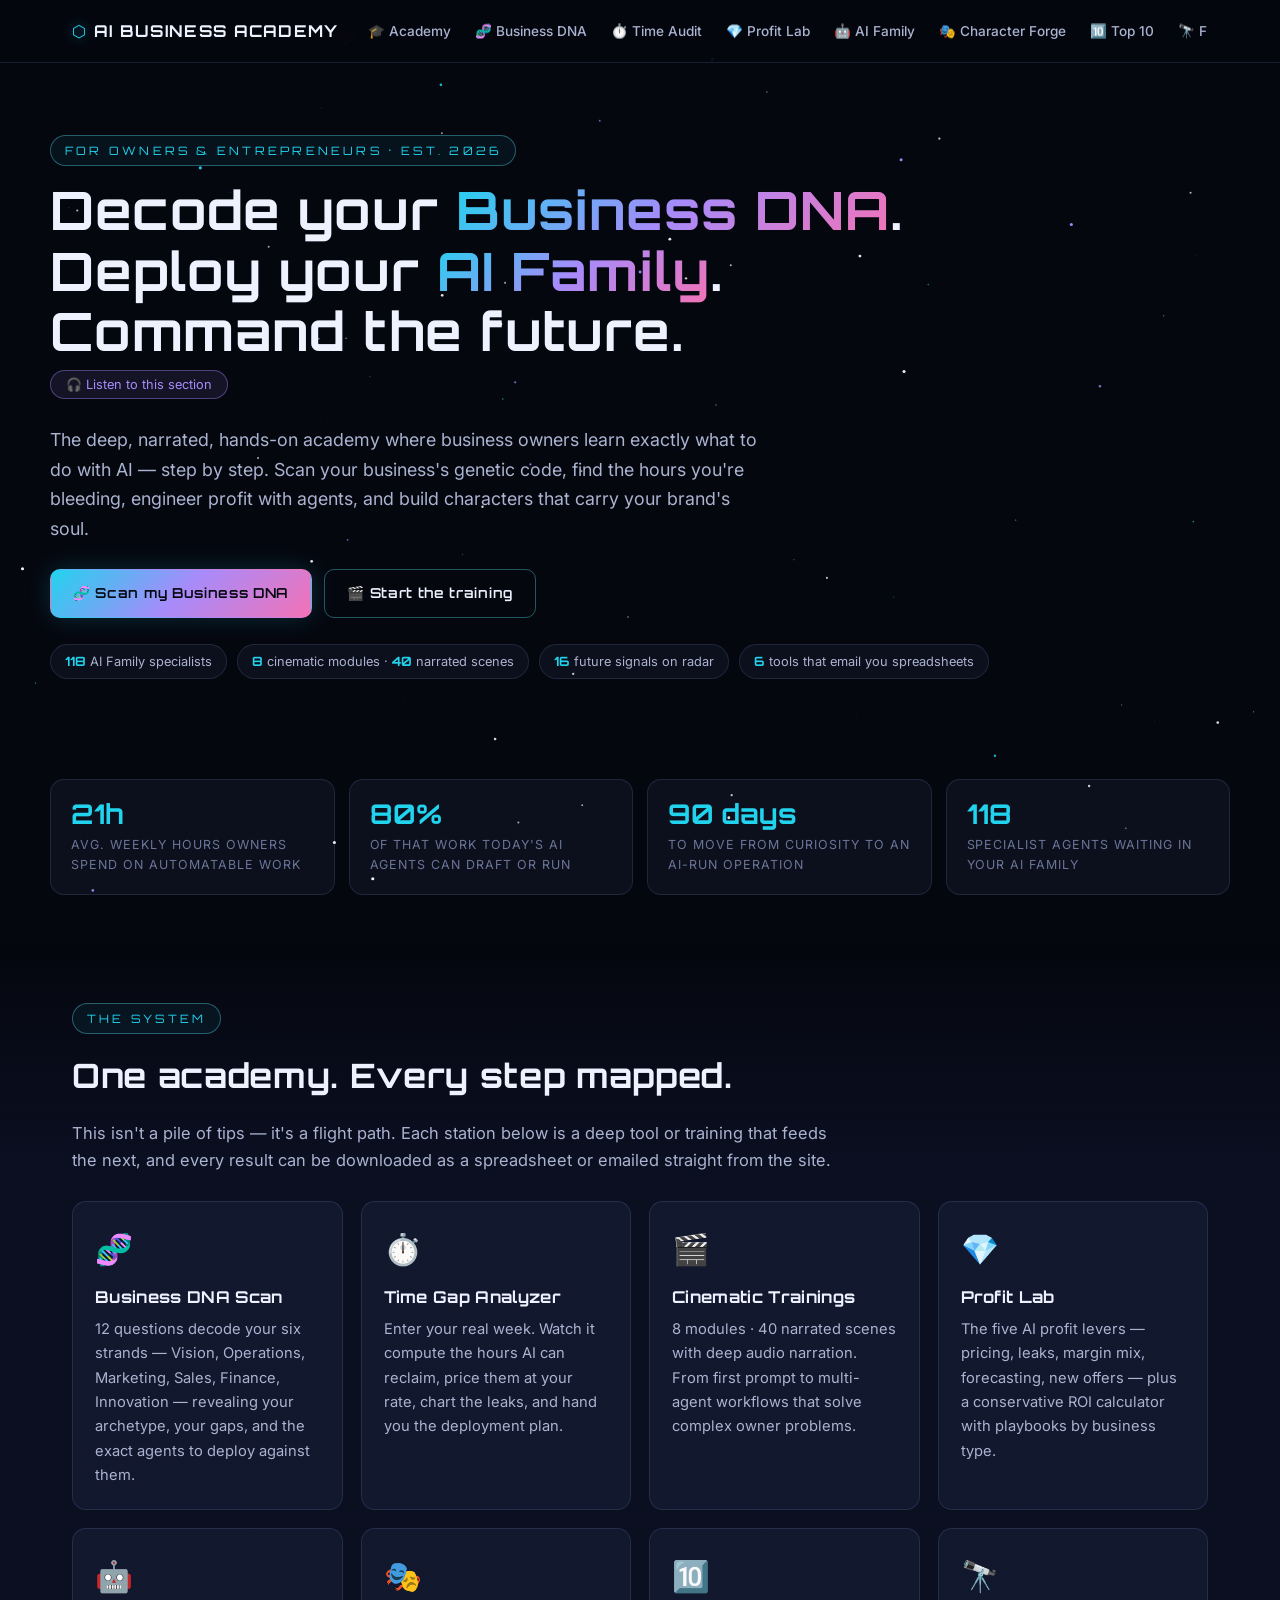
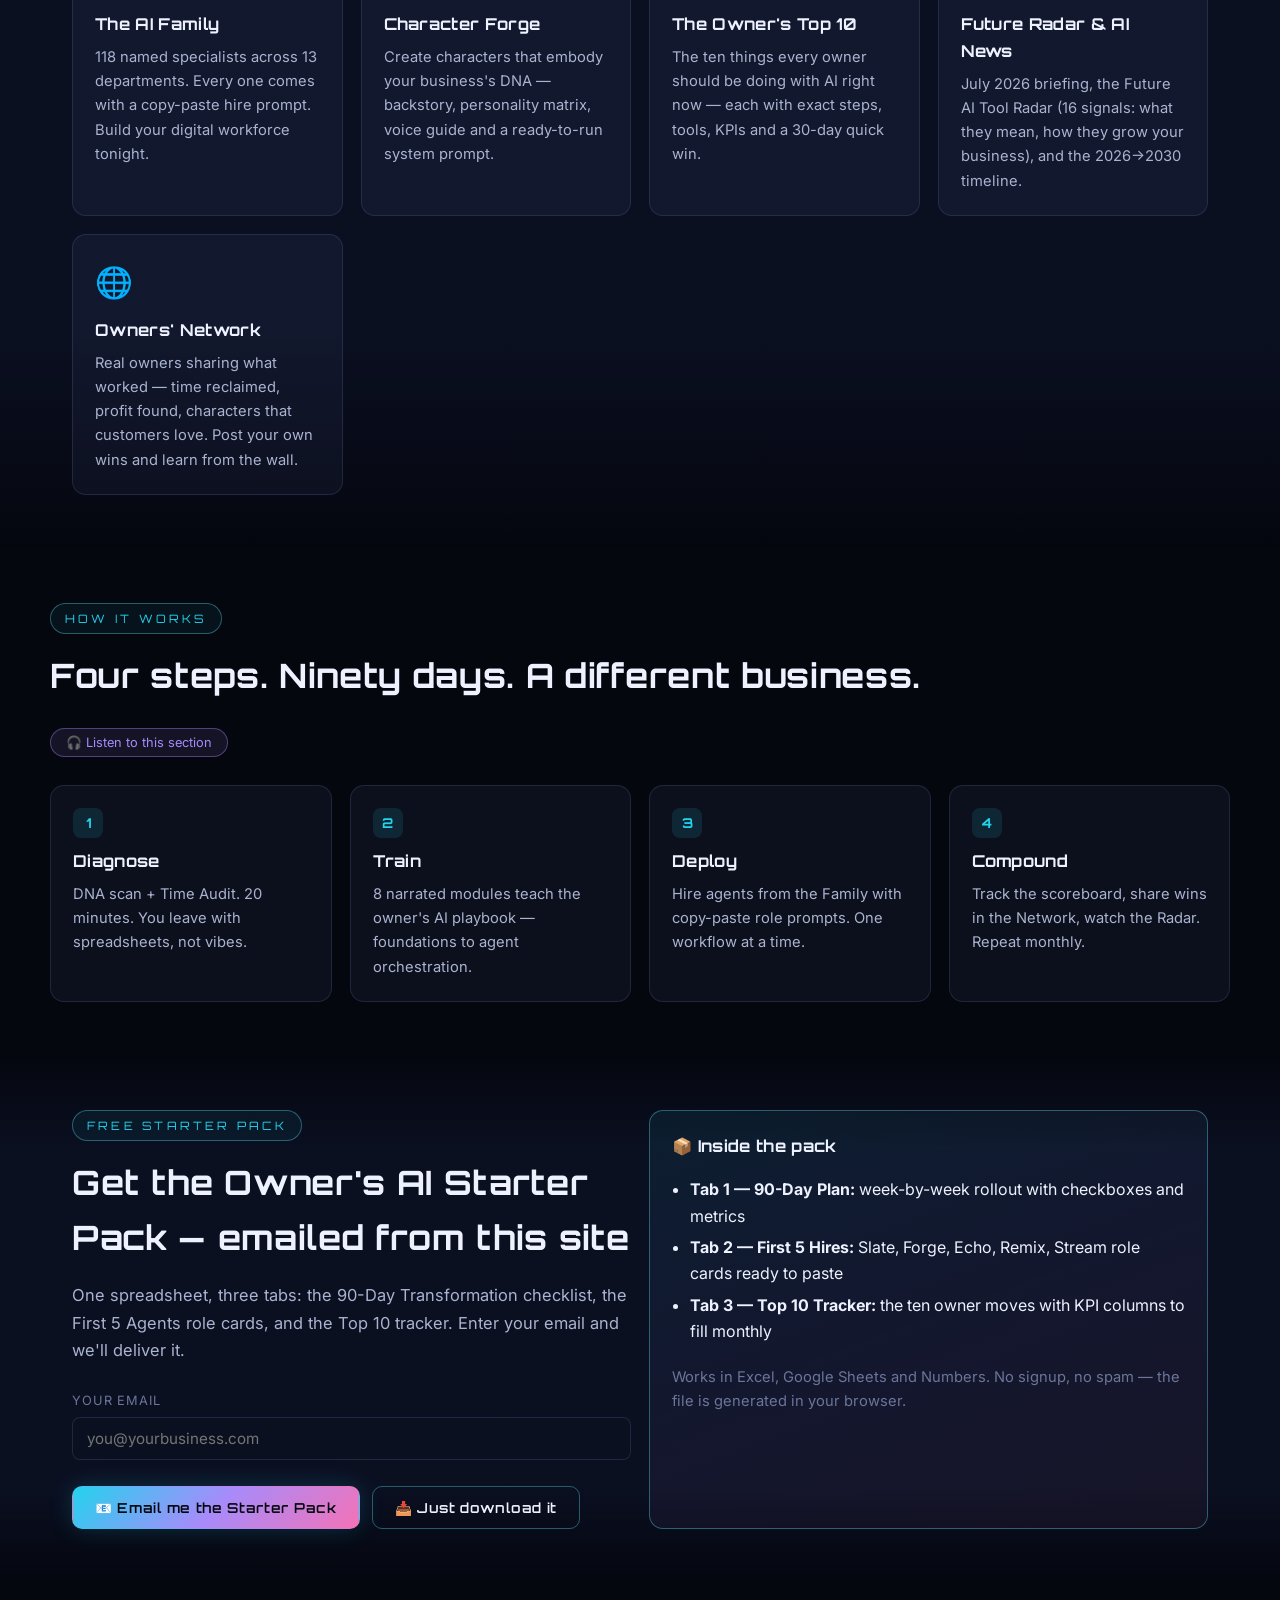
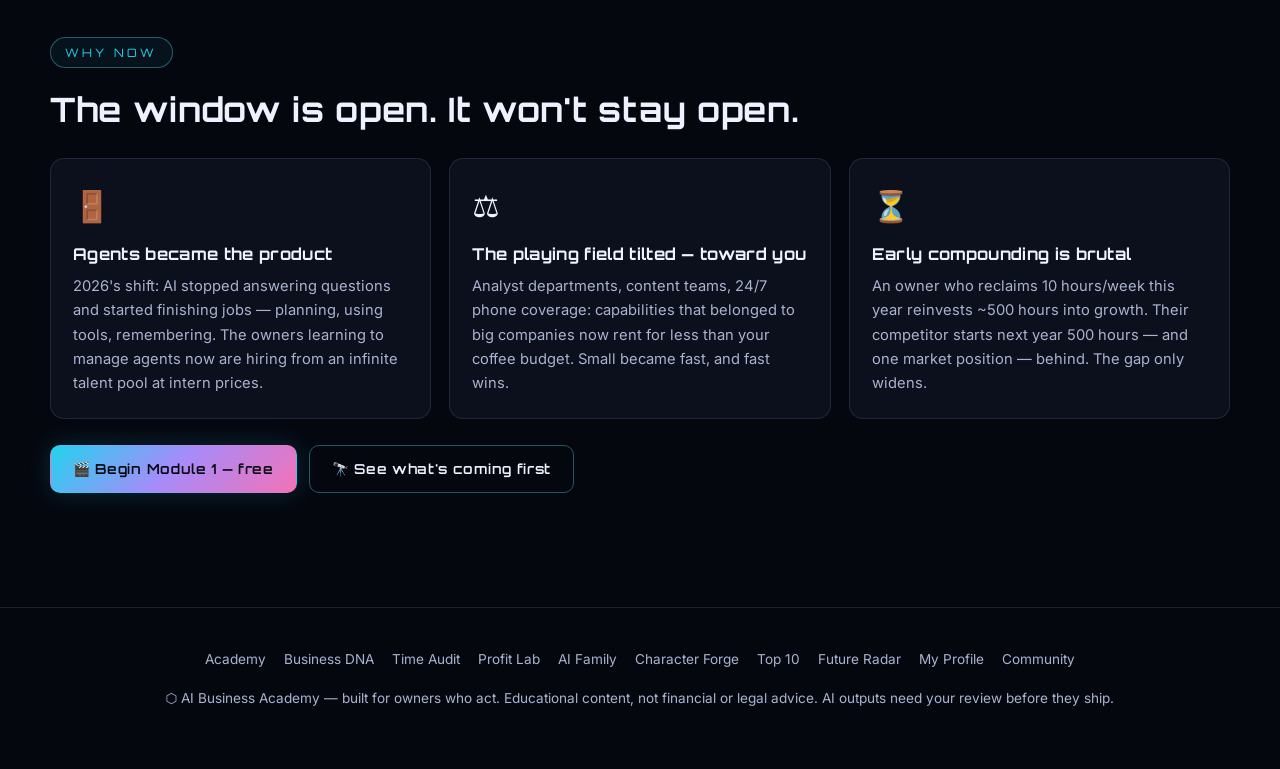
==== index.html @ 9d1bb17c "Build AI Business Academy — deep AI training site for owners & entrepreneurs 11-page futuristic stat" ====
<!DOCTYPE html>
<html lang="en">
<head>
<meta charset="UTF-8">
<meta name="viewport" content="width=device-width, initial-scale=1.0">
<title>AI Business Academy — Decode your Business DNA. Deploy your AI Family.</title>
<meta name="description" content="The deep AI training ground for owners & entrepreneurs: scan your business DNA, reclaim hidden hours, deploy 100+ AI agents, forge brand characters, and get ahead of the future.">
<link rel="icon" href="data:image/svg+xml,<svg xmlns=%22http://www.w3.org/2000/svg%22 viewBox=%220 0 100 100%22><text y=%22.9em%22 font-size=%2290%22>🧬</text></svg>">
<link rel="preconnect" href="https://fonts.googleapis.com">
<link href="https://fonts.googleapis.com/css2?family=Orbitron:wght@500;700;900&family=Inter:wght@400;500;600;700&display=swap" rel="stylesheet">
<link rel="stylesheet" href="assets/css/style.css">
</head>
<body>

<nav class="nav">
  <div class="nav-inner">
    <a class="nav-logo" href="index.html"><span class="hex">⬡</span> AI BUSINESS ACADEMY</a>
    <button class="nav-burger" aria-label="Menu">☰</button>
    <div class="nav-links">
      <a href="academy.html">🎓 Academy</a>
      <a href="dna.html">🧬 Business DNA</a>
      <a href="time-audit.html">⏱️ Time Audit</a>
      <a href="profit.html">💎 Profit Lab</a>
      <a href="family.html">🤖 AI Family</a>
      <a href="characters.html">🎭 Character Forge</a>
      <a href="top10.html">🔟 Top 10</a>
      <a href="future.html">🔭 Future Radar</a>
      <a href="profile.html">👤 My Profile</a>
      <a href="community.html">🌐 Community</a>
    </div>
  </div>
</nav>

<header class="hero container" data-narrate data-narrate-script="Welcome to the AI Business Academy — the deep training ground where owners and entrepreneurs stop watching the AI revolution and start commanding it. Here you will decode your business DNA, uncover the hidden hours AI can hand back to you, deploy a family of more than one hundred specialist AI agents, forge brand characters that embody your company's soul, and read the future before your competitors do. Every tool on this site is free to use, produces a real spreadsheet you can email to yourself, and comes with deep audio narration — like this one. The businesses that win the next decade are being built right now, by owners who decided to learn. Welcome to the flight deck.">
  <span class="eyebrow">FOR OWNERS &amp; ENTREPRENEURS · EST. 2026</span>
  <h1>Decode your <span class="gradient-text">Business DNA</span>.<br>
      Deploy your <span class="gradient-text">AI Family</span>.<br>
      Command the future.</h1>
  <p class="tagline">The deep, narrated, hands-on academy where business owners learn exactly what to do with AI — step by step. Scan your business's genetic code, find the hours you're bleeding, engineer profit with agents, and build characters that carry your brand's soul.</p>
  <div class="btn-row">
    <a class="btn btn-primary" href="dna.html">🧬 Scan my Business DNA</a>
    <a class="btn btn-ghost" href="academy.html">🎬 Start the training</a>
  </div>
  <div class="hero-badges">
    <span class="hero-badge"><b data-count-agents data-count="118">118</b> AI Family specialists</span>
    <span class="hero-badge"><b>8</b> cinematic modules · <b>40</b> narrated scenes</span>
    <span class="hero-badge"><b>16</b> future signals on radar</span>
    <span class="hero-badge"><b>6</b> tools that email you spreadsheets</span>
  </div>
</header>

<section class="section container">
  <div class="stat-row reveal">
    <div class="stat-tile"><div class="stat-value accent" data-count="21" data-suffix="h">21h</div><div class="stat-label">avg. weekly hours owners spend on automatable work</div></div>
    <div class="stat-tile"><div class="stat-value accent" data-count="80" data-suffix="%">80%</div><div class="stat-label">of that work today's AI agents can draft or run</div></div>
    <div class="stat-tile"><div class="stat-value accent" data-count="90" data-suffix=" days">90 days</div><div class="stat-label">to move from curiosity to an AI-run operation</div></div>
    <div class="stat-tile"><div class="stat-value accent" data-count="118">118</div><div class="stat-label">specialist agents waiting in your AI Family</div></div>
  </div>
</section>

<section class="section section-alt">
  <div class="container">
    <span class="eyebrow">THE SYSTEM</span>
    <h2>One academy. Every step mapped.</h2>
    <p class="section-lead">This isn't a pile of tips — it's a flight path. Each station below is a deep tool or training that feeds the next, and every result can be downloaded as a spreadsheet or emailed straight from the site.</p>
    <div class="grid grid-3">
      <a class="card card-link reveal" href="dna.html"><span class="icon">🧬</span><h3>Business DNA Scan</h3><p>12 questions decode your six strands — Vision, Operations, Marketing, Sales, Finance, Innovation — revealing your archetype, your gaps, and the exact agents to deploy against them.</p></a>
      <a class="card card-link reveal" href="time-audit.html"><span class="icon">⏱️</span><h3>Time Gap Analyzer</h3><p>Enter your real week. Watch it compute the hours AI can reclaim, price them at your rate, chart the leaks, and hand you the deployment plan.</p></a>
      <a class="card card-link reveal" href="academy.html"><span class="icon">🎬</span><h3>Cinematic Trainings</h3><p>8 modules · 40 narrated scenes with deep audio narration. From first prompt to multi-agent workflows that solve complex owner problems.</p></a>
      <a class="card card-link reveal" href="profit.html"><span class="icon">💎</span><h3>Profit Lab</h3><p>The five AI profit levers — pricing, leaks, margin mix, forecasting, new offers — plus a conservative ROI calculator with playbooks by business type.</p></a>
      <a class="card card-link reveal" href="family.html"><span class="icon">🤖</span><h3>The AI Family</h3><p>118 named specialists across 13 departments. Every one comes with a copy-paste hire prompt. Build your digital workforce tonight.</p></a>
      <a class="card card-link reveal" href="characters.html"><span class="icon">🎭</span><h3>Character Forge</h3><p>Create characters that embody your business's DNA — backstory, personality matrix, voice guide and a ready-to-run system prompt.</p></a>
      <a class="card card-link reveal" href="top10.html"><span class="icon">🔟</span><h3>The Owner's Top 10</h3><p>The ten things every owner should be doing with AI right now — each with exact steps, tools, KPIs and a 30-day quick win.</p></a>
      <a class="card card-link reveal" href="future.html"><span class="icon">🔭</span><h3>Future Radar &amp; AI News</h3><p>July 2026 briefing, the Future AI Tool Radar (16 signals: what they mean, how they grow your business), and the 2026→2030 timeline.</p></a>
      <a class="card card-link reveal" href="community.html"><span class="icon">🌐</span><h3>Owners' Network</h3><p>Real owners sharing what worked — time reclaimed, profit found, characters that customers love. Post your own wins and learn from the wall.</p></a>
    </div>
  </div>
</section>

<section class="section container" data-narrate data-narrate-script="How the academy works. Step one: diagnose. Take the twelve-question DNA scan and the time audit — twenty minutes total — and you'll hold a spreadsheet showing exactly where your business is strong, where it leaks, and what your hidden hours are worth. Step two: train. Eight cinematic modules with deep narration teach you the owner's playbook, from hiring your first agent to orchestrating multi-agent pipelines. Step three: deploy. Copy hire prompts from the AI family and put named agents to work on your worst leaks. Step four: compound. Track your scoreboard, post your wins to the community, and check the future radar monthly. Diagnose, train, deploy, compound. That is the whole system — and it starts with one scan.">
  <span class="eyebrow">HOW IT WORKS</span>
  <h2>Four steps. Ninety days. A different business.</h2>
  <div class="grid grid-4 mt-2">
    <div class="card reveal"><span class="pill-num">1</span><h3 class="mt-1">Diagnose</h3><p>DNA scan + Time Audit. 20 minutes. You leave with spreadsheets, not vibes.</p></div>
    <div class="card reveal"><span class="pill-num">2</span><h3 class="mt-1">Train</h3><p>8 narrated modules teach the owner's AI playbook — foundations to agent orchestration.</p></div>
    <div class="card reveal"><span class="pill-num">3</span><h3 class="mt-1">Deploy</h3><p>Hire agents from the Family with copy-paste role prompts. One workflow at a time.</p></div>
    <div class="card reveal"><span class="pill-num">4</span><h3 class="mt-1">Compound</h3><p>Track the scoreboard, share wins in the Network, watch the Radar. Repeat monthly.</p></div>
  </div>
</section>

<section class="section section-alt">
  <div class="container">
    <div class="grid grid-2">
      <div class="reveal">
        <span class="eyebrow">FREE STARTER PACK</span>
        <h2>Get the Owner's AI Starter Pack — emailed from this site</h2>
        <p class="section-lead">One spreadsheet, three tabs: the 90-Day Transformation checklist, the First 5 Agents role cards, and the Top 10 tracker. Enter your email and we'll deliver it.</p>
        <label class="field-label" for="sp-email">Your email</label>
        <input type="email" id="sp-email" placeholder="you@yourbusiness.com" autocomplete="email">
        <div class="btn-row">
          <button class="btn btn-primary" onclick="starterEmail()">📧 Email me the Starter Pack</button>
          <button class="btn btn-ghost" onclick="starterDownload()">📥 Just download it</button>
        </div>
      </div>
      <div class="card glow-card reveal">
        <h3>📦 Inside the pack</h3>
        <ul class="acc-body" style="padding:10px 0 0 18px">
          <li><strong>Tab 1 — 90-Day Plan:</strong> week-by-week rollout with checkboxes and metrics</li>
          <li><strong>Tab 2 — First 5 Hires:</strong> Slate, Forge, Echo, Remix, Stream role cards ready to paste</li>
          <li><strong>Tab 3 — Top 10 Tracker:</strong> the ten owner moves with KPI columns to fill monthly</li>
        </ul>
        <p class="muted mt-2">Works in Excel, Google Sheets and Numbers. No signup, no spam — the file is generated in your browser.</p>
      </div>
    </div>
  </div>
</section>

<section class="section container">
  <span class="eyebrow">WHY NOW</span>
  <h2>The window is open. It won't stay open.</h2>
  <div class="grid grid-3 mt-2">
    <div class="card reveal"><span class="icon">🚪</span><h3>Agents became the product</h3><p>2026's shift: AI stopped answering questions and started finishing jobs — planning, using tools, remembering. The owners learning to manage agents now are hiring from an infinite talent pool at intern prices.</p></div>
    <div class="card reveal"><span class="icon">⚖️</span><h3>The playing field tilted — toward you</h3><p>Analyst departments, content teams, 24/7 phone coverage: capabilities that belonged to big companies now rent for less than your coffee budget. Small became fast, and fast wins.</p></div>
    <div class="card reveal"><span class="icon">⏳</span><h3>Early compounding is brutal</h3><p>An owner who reclaims 10 hours/week this year reinvests ~500 hours into growth. Their competitor starts next year 500 hours — and one market position — behind. The gap only widens.</p></div>
  </div>
  <div class="btn-row">
    <a class="btn btn-primary" href="academy.html">🎬 Begin Module 1 — free</a>
    <a class="btn btn-ghost" href="future.html">🔭 See what's coming first</a>
  </div>
</section>

<footer class="site-footer">
  <div class="container">
    <div class="foot-links">
      <a href="academy.html">Academy</a><a href="dna.html">Business DNA</a><a href="time-audit.html">Time Audit</a>
      <a href="profit.html">Profit Lab</a><a href="family.html">AI Family</a><a href="characters.html">Character Forge</a>
      <a href="top10.html">Top 10</a><a href="future.html">Future Radar</a><a href="profile.html">My Profile</a><a href="community.html">Community</a>
    </div>
    <p>⬡ AI Business Academy — built for owners who act. Educational content, not financial or legal advice. AI outputs need your review before they ship.</p>
  </div>
</footer>

<script src="assets/js/main.js"></script>
<script src="assets/js/sheets.js"></script>
<script>
function starterRows() {
  return {
    plan: [
      ["AI BUSINESS ACADEMY — 90-DAY TRANSFORMATION PLAN"], [],
      ["Week", "Focus", "Actions", "Done?", "Metric to log"],
      [1, "Diagnose", "Business DNA scan + Time Audit on the site; download both reports", "", "Reclaimable hrs/week"],
      [2, "First hire", "Deploy Slate (inbox) with a full role card; review gates 2x daily", "", "Minutes saved/day"],
      [3, "Document", "Forge writes SOPs for your top 3 processes", "", "# SOPs written"],
      [4, "Voice", "Echo builds your brand voice guide from 3 samples", "", "Voice guide done Y/N"],
      [5, "Content engine", "Monday voice notes → Quill → Remix → Echo chain live", "", "Assets shipped/week"],
      [6, "Money visibility", "Stream 13-week forecast + Hawk expense autopsy", "", "$ leaks found"],
      [7, "Pipeline", "Compass designs stages + follow-up cadence", "", "Follow-ups sent/week"],
      [8, "First pipeline", "Run the Offer Launch Chain (Census→Beacon→Ladder→Prism)", "", "Days idea→launched"],
      [9, "Profit sprint", "Margin ranks offers by profit/hr; Meter price review", "", "$ profit found"],
      [10, "Intelligence", "Monday Swarm briefing (Vantage, Pulse, Halo, Drift, Lens)", "", "Briefings received"],
      [11, "Team culture", "Show the team; assign one agent per teammate", "", "% team using AI"],
      [12, "Review & scale", "Scoreboard review; fire/promote agents; plan next quarter", "", "% recurring work agent-owned"]
    ],
    hires: [
      ["FIRST 5 AGENT HIRES — ROLE CARDS (paste into your AI assistant)"], [],
      ["Agent", "Job", "Hire prompt"],
      ["Slate — Inbox Commander", "Daily email triage + drafts", "You are Slate, my inbox commander. I'll paste emails; sort into reply-now/reply-today/delegate/archive, draft the reply-now responses in my voice, and flag anything that smells like risk or opportunity."],
      ["Forge — SOP Writer", "Turn know-how into playbooks", "You are Forge, my SOP writer. I'll describe a process messily; return a numbered SOP with purpose, owner, tools, steps, quality checks, and the parts an AI agent could run instead of a human."],
      ["Echo — Brand Voice Keeper", "Everything sounds like you", "You are Echo, keeper of my brand voice. First build my voice guide from 3 writing samples I give you (tone, vocabulary, rhythm, taboos). Then rewrite any text I paste in that exact voice."],
      ["Remix — Repurposing Engine", "1 idea → 15 assets", "You are Remix, my repurposing engine. From the article/transcript I paste, produce: 5 social posts, 3 short-video scripts, 1 email, 5 quote-graphic texts, and 1 carousel outline — all platform-native."],
      ["Stream — Cashflow Forecaster", "13-week forecast, Fridays", "You are Stream, my cashflow forecaster. From the inflows/outflows I describe, build a 13-week cash forecast table, mark the tightest weeks, and list 5 levers to smooth them."]
    ],
    top10: [
      ["THE OWNER'S TOP 10 — MONTHLY TRACKER"], [],
      ["#", "Move", "KPI", "Baseline", "Month 1", "Month 2", "Month 3"],
      [1, "Run your business DNA + time audit quarterly", "Reclaimable hrs found", "", "", "", ""],
      [2, "Hire 5 named agents with role cards", "# agents active", "", "", "", ""],
      [3, "Install the weekly content engine", "Assets shipped/week", "", "", "", ""],
      [4, "Claim your AI-search shelf (AEO)", "AI citations found", "", "", "", ""],
      [5, "Automate follow-up (sales + reviews)", "Follow-ups sent/week", "", "", "", ""],
      [6, "Run the 13-week cash forecast", "Surprise-free weeks", "", "", "", ""],
      [7, "Do the quarterly profit sprint", "$ found", "", "", "", ""],
      [8, "Run the Monday intelligence swarm", "Briefings read", "", "", "", ""],
      [9, "Adopt a 1-page AI policy + review gates", "Incidents (target 0)", "", "", "", ""],
      [10, "Keep one experiment always running", "Experiments concluded", "", "", "", ""]
    ]
  };
}
function starterDownload() {
  const r = starterRows();
  Sheets.downloadXLS("ai-owners-starter-pack.xls", [
    { name: "90-Day Plan", rows: r.plan },
    { name: "First 5 Hires", rows: r.hires },
    { name: "Top 10 Tracker", rows: r.top10 }
  ]);
}
function starterEmail() {
  const to = document.getElementById("sp-email").value.trim();
  if (!/.+@.+\..+/.test(to)) return toast("Enter a valid email address first");
  const r = starterRows();
  Sheets.emailReport({
    to,
    subject: "Your AI Owner's Starter Pack — 90-Day Plan + First 5 Hires + Top 10 Tracker",
    intro: "Here is your AI Owner's Starter Pack from AI Business Academy.",
    filename: "ai-owners-starter-pack.csv",
    rows: [...r.plan, [], ...r.hires, [], ...r.top10],
    sheets: [
      { name: "90-Day Plan", rows: r.plan },
      { name: "First 5 Hires", rows: r.hires },
      { name: "Top 10 Tracker", rows: r.top10 }
    ]
  });
}
</script>
</body>
</html>
---- assets/css/style.css ----
/* ============================================================
   AI BUSINESS ACADEMY — design system
   Futuristic dark theme · validated chart palette (dark mode)
   ============================================================ */

:root {
  /* Surfaces */
  --bg: #05070f;
  --surface-1: #0b1020;
  --surface-2: #101731;
  --card: rgba(148, 163, 255, 0.055);
  --card-solid: #0d1428;
  --border: rgba(148, 183, 255, 0.14);
  --border-bright: rgba(94, 234, 255, 0.35);

  /* Ink */
  --text-primary: #eef2ff;
  --text-secondary: #aab3d0;
  --text-muted: #6b7699;

  /* Neon accents (UI decoration only — charts use series tokens) */
  --neon-cyan: #22d3ee;
  --neon-violet: #a78bfa;
  --neon-magenta: #f472b6;
  --neon-gold: #fbbf24;
  --neon-green: #34d399;

  /* Chart series — validated for dark surface #0b1020
     (lightness band, chroma, CVD ΔE 19.2, contrast ≥3:1 — all pass) */
  --series-1: #08a2c4;
  --series-2: #9085e9;
  --series-3: #d55181;
  --series-4: #c98500;
  --series-5: #199e70;
  --series-6: #3987e5;

  /* Status */
  --status-good: #199e70;
  --status-warn: #c98500;
  --status-bad: #d55181;

  --grad-hero: linear-gradient(135deg, #22d3ee 0%, #a78bfa 50%, #f472b6 100%);
  --grad-card: linear-gradient(160deg, rgba(34,211,238,.08), rgba(167,139,250,.06) 55%, rgba(244,114,182,.05));

  --font-display: "Orbitron", "Segoe UI", system-ui, sans-serif;
  --font-body: "Inter", -apple-system, "Segoe UI", Roboto, system-ui, sans-serif;

  --radius: 14px;
  --radius-sm: 8px;
  --shadow-glow: 0 0 24px rgba(34, 211, 238, 0.18);
  --maxw: 1180px;
}

* { margin: 0; padding: 0; box-sizing: border-box; }
html { scroll-behavior: smooth; }

body {
  background: var(--bg);
  color: var(--text-primary);
  font-family: var(--font-body);
  font-size: 16px;
  line-height: 1.65;
  overflow-x: hidden;
}

/* Starfield canvas sits behind everything */
#starfield {
  position: fixed; inset: 0; z-index: -1;
  pointer-events: none;
}

::selection { background: rgba(34, 211, 238, 0.35); }

a { color: var(--neon-cyan); text-decoration: none; }
a:hover { text-decoration: underline; }

img, canvas, svg { max-width: 100%; }

.container { max-width: var(--maxw); margin: 0 auto; padding: 0 22px; }

/* ---------- Typography ---------- */
h1, h2, h3 { font-family: var(--font-display); letter-spacing: 0.02em; }
h1 { font-size: clamp(1.9rem, 4.5vw, 3.3rem); line-height: 1.15; }
h2 { font-size: clamp(1.4rem, 3vw, 2.1rem); margin-bottom: 0.5em; }
h3 { font-size: 1.12rem; margin-bottom: 0.4em; }
p  { color: var(--text-secondary); }
strong { color: var(--text-primary); }

.gradient-text {
  background: var(--grad-hero);
  -webkit-background-clip: text; background-clip: text;
  -webkit-text-fill-color: transparent; color: transparent;
}

.eyebrow {
  display: inline-block;
  font-family: var(--font-display);
  font-size: 0.72rem; letter-spacing: 0.28em; text-transform: uppercase;
  color: var(--neon-cyan);
  border: 1px solid var(--border-bright);
  border-radius: 999px;
  padding: 5px 14px;
  margin-bottom: 14px;
  background: rgba(34, 211, 238, 0.06);
}

.section-lead { max-width: 760px; margin: 0 0 26px; font-size: 1.03rem; }

/* ---------- Nav ---------- */
.nav {
  position: sticky; top: 0; z-index: 100;
  background: rgba(5, 7, 15, 0.82);
  backdrop-filter: blur(14px);
  border-bottom: 1px solid var(--border);
}
.nav-inner {
  max-width: var(--maxw); margin: 0 auto; padding: 0 22px;
  display: flex; align-items: center; gap: 18px; height: 62px;
}
.nav-logo {
  font-family: var(--font-display); font-weight: 700; font-size: 1.02rem;
  letter-spacing: 0.08em; white-space: nowrap;
  color: var(--text-primary);
}
.nav-logo .hex { color: var(--neon-cyan); text-shadow: 0 0 12px rgba(34,211,238,.8); }
.nav-logo:hover { text-decoration: none; }
.nav-links {
  display: flex; gap: 2px; margin-left: auto;
  overflow-x: auto; scrollbar-width: none;
}
.nav-links::-webkit-scrollbar { display: none; }
.nav-links a {
  color: var(--text-secondary); font-size: 0.85rem; font-weight: 500;
  padding: 8px 11px; border-radius: 8px; white-space: nowrap;
}
.nav-links a:hover { color: var(--text-primary); background: var(--card); text-decoration: none; }
.nav-links a.active { color: var(--neon-cyan); background: rgba(34,211,238,.08); }
.nav-burger {
  display: none; margin-left: auto;
  background: none; border: 1px solid var(--border); border-radius: 8px;
  color: var(--text-primary); font-size: 1.2rem; padding: 4px 12px; cursor: pointer;
}
@media (max-width: 920px) {
  .nav-burger { display: block; }
  .nav-links {
    display: none; position: absolute; top: 62px; left: 0; right: 0;
    flex-direction: column; background: rgba(5,7,15,.97);
    border-bottom: 1px solid var(--border); padding: 10px 16px 16px;
  }
  .nav-links.open { display: flex; }
  .nav-links a { padding: 12px 14px; font-size: 0.95rem; }
}

/* ---------- Hero ---------- */
.hero { padding: 72px 0 46px; position: relative; }
.hero p.tagline { font-size: 1.12rem; max-width: 720px; margin-top: 18px; }
.hero-badges { display: flex; flex-wrap: wrap; gap: 10px; margin-top: 26px; }
.hero-badge {
  font-size: 0.8rem; color: var(--text-secondary);
  border: 1px solid var(--border); border-radius: 999px; padding: 6px 14px;
  background: var(--card);
}
.hero-badge b { color: var(--neon-cyan); font-family: var(--font-display); }

/* ---------- Buttons ---------- */
.btn {
  display: inline-flex; align-items: center; gap: 8px;
  font-family: var(--font-display); font-size: 0.86rem; font-weight: 600;
  letter-spacing: 0.05em;
  padding: 12px 22px; border-radius: 10px; cursor: pointer;
  border: 1px solid transparent; transition: transform .15s, box-shadow .15s;
  text-decoration: none !important;
}
.btn:active { transform: translateY(1px); }
.btn-primary {
  background: var(--grad-hero); color: #05070f;
  box-shadow: var(--shadow-glow);
}
.btn-primary:hover { box-shadow: 0 0 34px rgba(167,139,250,.4); }
.btn-ghost {
  background: transparent; color: var(--text-primary);
  border-color: var(--border-bright);
}
.btn-ghost:hover { background: rgba(34,211,238,.07); }
.btn-sm { padding: 7px 14px; font-size: 0.76rem; border-radius: 8px; }
.btn-row { display: flex; flex-wrap: wrap; gap: 12px; margin-top: 26px; }

/* ---------- Cards & grids ---------- */
.section { padding: 54px 0; }
.section-alt { background: linear-gradient(180deg, transparent, rgba(16,23,49,.55) 18%, rgba(16,23,49,.55) 82%, transparent); }

.grid { display: grid; gap: 18px; }
.grid-2 { grid-template-columns: repeat(auto-fit, minmax(300px, 1fr)); }
.grid-3 { grid-template-columns: repeat(auto-fit, minmax(260px, 1fr)); }
.grid-4 { grid-template-columns: repeat(auto-fit, minmax(215px, 1fr)); }

.card {
  background: var(--card); border: 1px solid var(--border);
  border-radius: var(--radius); padding: 22px;
  position: relative; overflow: hidden;
  transition: border-color .2s, transform .2s, box-shadow .2s;
}
.card:hover { border-color: var(--border-bright); transform: translateY(-3px); box-shadow: var(--shadow-glow); }
.card .icon { font-size: 1.9rem; margin-bottom: 10px; display: block; }
.card h3 { font-size: 1.02rem; }
.card p { font-size: 0.92rem; }
.card-link { display: block; color: inherit; text-decoration: none !important; }

.glow-card {
  background: var(--grad-card); border: 1px solid var(--border-bright);
}

/* ---------- Stat tiles (KPI row) ---------- */
.stat-row { display: grid; grid-template-columns: repeat(auto-fit, minmax(170px, 1fr)); gap: 14px; }
.stat-tile {
  background: var(--card); border: 1px solid var(--border);
  border-radius: var(--radius); padding: 18px 20px; text-align: left;
}
.stat-tile .stat-value {
  font-family: var(--font-display); font-size: 1.7rem; font-weight: 700;
  color: var(--text-primary); line-height: 1.2;
}
.stat-tile .stat-value.accent { color: var(--neon-cyan); }
.stat-tile .stat-label { font-size: 0.78rem; color: var(--text-muted); text-transform: uppercase; letter-spacing: .08em; margin-top: 4px; }

/* ---------- Chips / filters ---------- */
.chip-row { display: flex; flex-wrap: wrap; gap: 8px; margin: 14px 0 22px; }
.chip {
  font-size: 0.82rem; padding: 7px 15px; border-radius: 999px; cursor: pointer;
  border: 1px solid var(--border); background: var(--card); color: var(--text-secondary);
  transition: all .15s; user-select: none;
}
.chip:hover { border-color: var(--border-bright); color: var(--text-primary); }
.chip.active { background: rgba(34,211,238,.14); border-color: var(--neon-cyan); color: var(--neon-cyan); }

/* ---------- Forms ---------- */
input[type="text"], input[type="email"], input[type="number"], select, textarea {
  width: 100%; background: var(--surface-1); color: var(--text-primary);
  border: 1px solid var(--border); border-radius: var(--radius-sm);
  padding: 11px 14px; font-family: var(--font-body); font-size: 0.95rem;
  outline: none; transition: border-color .15s;
}
input:focus, select:focus, textarea:focus { border-color: var(--neon-cyan); }
label.field-label { display: block; font-size: 0.8rem; color: var(--text-muted); text-transform: uppercase; letter-spacing: .07em; margin: 14px 0 6px; }
input[type="range"] { width: 100%; accent-color: var(--neon-cyan); }

/* ---------- Tables ---------- */
.table-wrap { overflow-x: auto; border: 1px solid var(--border); border-radius: var(--radius); }
table.data-table { width: 100%; border-collapse: collapse; font-size: 0.9rem; min-width: 720px; }
.data-table th {
  font-family: var(--font-display); font-size: 0.7rem; letter-spacing: .12em; text-transform: uppercase;
  color: var(--neon-cyan); text-align: left; padding: 13px 14px;
  background: rgba(34,211,238,.05); border-bottom: 1px solid var(--border-bright);
  white-space: nowrap;
}
.data-table td { padding: 12px 14px; border-bottom: 1px solid var(--border); color: var(--text-secondary); vertical-align: top; }
.data-table tr:last-child td { border-bottom: none; }
.data-table tr:hover td { background: rgba(148,163,255,.04); }
.data-table td b, .data-table td strong { color: var(--text-primary); }

/* ---------- Horizontal bar charts (HTML marks) ---------- */
.viz-root { background: var(--surface-1); border: 1px solid var(--border); border-radius: var(--radius); padding: 20px; }
.viz-title { font-family: var(--font-display); font-size: 0.92rem; margin-bottom: 4px; }
.viz-sub { font-size: 0.8rem; color: var(--text-muted); margin-bottom: 16px; }
.viz-legend { display: flex; flex-wrap: wrap; gap: 16px; margin-bottom: 14px; font-size: 0.8rem; color: var(--text-secondary); }
.viz-legend .key { display: inline-flex; align-items: center; gap: 7px; }
.viz-legend .swatch { width: 12px; height: 12px; border-radius: 3px; display: inline-block; }
.hbar-row { display: grid; grid-template-columns: minmax(120px, 190px) 1fr 84px; gap: 10px; align-items: center; margin-bottom: 9px; }
.hbar-label { font-size: 0.82rem; color: var(--text-secondary); text-align: right; overflow: hidden; text-overflow: ellipsis; white-space: nowrap; }
.hbar-track { height: 16px; background: rgba(148,163,255,.07); border-radius: 4px; display: flex; overflow: hidden; gap: 2px; }
.hbar-seg { height: 100%; border-radius: 0 4px 4px 0; transition: width .6s cubic-bezier(.2,.8,.2,1); }
.hbar-seg:first-child { border-radius: 4px; }
.hbar-value { font-size: 0.8rem; color: var(--text-primary); font-variant-numeric: tabular-nums; }
@media (max-width: 560px) { .hbar-row { grid-template-columns: 1fr; gap: 3px; } .hbar-label { text-align: left; } }

/* ---------- Strand bars (DNA profile) ---------- */
.strand { margin-bottom: 16px; }
.strand-head { display: flex; justify-content: space-between; font-size: 0.86rem; margin-bottom: 5px; }
.strand-head .name { color: var(--text-primary); font-weight: 600; }
.strand-head .lvl { color: var(--text-muted); font-variant-numeric: tabular-nums; }
.strand-track { height: 14px; background: rgba(148,163,255,.07); border-radius: 4px; overflow: hidden; }
.strand-fill { height: 100%; border-radius: 4px; transition: width .8s cubic-bezier(.2,.8,.2,1); }

/* ---------- Accordions ---------- */
details.acc {
  background: var(--card); border: 1px solid var(--border);
  border-radius: var(--radius); margin-bottom: 14px; overflow: hidden;
}
details.acc[open] { border-color: var(--border-bright); }
details.acc summary {
  cursor: pointer; list-style: none; padding: 18px 22px;
  display: flex; align-items: center; gap: 14px;
  font-family: var(--font-display); font-size: 0.98rem; font-weight: 600;
}
details.acc summary::-webkit-details-marker { display: none; }
details.acc summary .num {
  flex-shrink: 0; width: 38px; height: 38px; border-radius: 10px;
  display: inline-flex; align-items: center; justify-content: center;
  background: var(--grad-hero); color: #05070f; font-size: 1rem;
}
details.acc summary .chev { margin-left: auto; color: var(--neon-cyan); transition: transform .2s; }
details.acc[open] summary .chev { transform: rotate(90deg); }
details.acc .acc-body { padding: 0 22px 22px 74px; }
@media (max-width: 640px) { details.acc .acc-body { padding-left: 22px; } }
.acc-body h4 { font-size: 0.82rem; letter-spacing: .1em; text-transform: uppercase; color: var(--neon-cyan); margin: 16px 0 6px; }
.acc-body ul, .acc-body ol { padding-left: 20px; color: var(--text-secondary); font-size: 0.93rem; }
.acc-body li { margin-bottom: 5px; }

/* ---------- Narration dock ---------- */
.narrate-btn {
  display: inline-flex; align-items: center; gap: 7px;
  background: rgba(167,139,250,.1); border: 1px solid rgba(167,139,250,.4);
  color: var(--neon-violet); border-radius: 999px; padding: 6px 15px;
  font-size: 0.8rem; cursor: pointer; font-family: var(--font-body);
  transition: all .15s; margin: 8px 0;
}
.narrate-btn:hover { background: rgba(167,139,250,.2); }
.narrate-btn.speaking { background: rgba(167,139,250,.28); box-shadow: 0 0 16px rgba(167,139,250,.4); }
#audio-dock {
  position: fixed; bottom: 18px; right: 18px; z-index: 200;
  background: rgba(11,16,32,.95); border: 1px solid var(--border-bright);
  border-radius: 14px; padding: 12px 16px; width: 250px;
  backdrop-filter: blur(10px); box-shadow: var(--shadow-glow);
  display: none;
}
#audio-dock.visible { display: block; }
#audio-dock .dock-title { font-family: var(--font-display); font-size: 0.7rem; letter-spacing: .15em; color: var(--neon-violet); text-transform: uppercase; margin-bottom: 8px; display:flex; justify-content: space-between; }
#audio-dock .dock-title button { background:none; border:none; color: var(--text-muted); cursor:pointer; font-size: 0.9rem; }
#audio-dock .dock-controls { display: flex; gap: 8px; margin-bottom: 8px; }
#audio-dock .dock-controls button {
  flex: 1; background: var(--card); border: 1px solid var(--border);
  color: var(--text-primary); border-radius: 8px; padding: 6px; cursor: pointer; font-size: 0.9rem;
}
#audio-dock .dock-controls button:hover { border-color: var(--neon-cyan); }
#audio-dock label { font-size: 0.68rem; color: var(--text-muted); display: block; margin-top: 6px; }
#audio-dock select { font-size: 0.75rem; padding: 5px 8px; }
.eq { display: inline-flex; gap: 2px; align-items: flex-end; height: 12px; }
.eq span { width: 3px; background: var(--neon-violet); border-radius: 2px; animation: eq .9s ease-in-out infinite; }
.eq span:nth-child(2) { animation-delay: .2s; } .eq span:nth-child(3) { animation-delay: .4s; }
@keyframes eq { 0%,100% { height: 4px; } 50% { height: 12px; } }

/* ---------- Cinematic player ---------- */
#player-overlay {
  position: fixed; inset: 0; z-index: 300; display: none;
  background: rgba(3,5,12,.96); backdrop-filter: blur(8px);
  align-items: center; justify-content: center; padding: 20px;
}
#player-overlay.open { display: flex; }
.player-shell { width: min(880px, 100%); }
.player-screen {
  position: relative; aspect-ratio: 16/9; border-radius: 16px; overflow: hidden;
  border: 1px solid var(--border-bright); background: var(--surface-1);
  box-shadow: 0 0 60px rgba(34,211,238,.15);
}
.player-slide {
  position: absolute; inset: 0; padding: clamp(20px, 5vw, 56px);
  display: flex; flex-direction: column; justify-content: center;
  opacity: 0; transform: translateX(30px); transition: opacity .5s, transform .5s;
  background:
    radial-gradient(ellipse at 80% 10%, rgba(167,139,250,.14), transparent 55%),
    radial-gradient(ellipse at 10% 90%, rgba(34,211,238,.12), transparent 55%),
    var(--surface-1);
}
.player-slide.active { opacity: 1; transform: translateX(0); }
.player-slide .slide-kicker { font-family: var(--font-display); font-size: 0.7rem; letter-spacing: .25em; color: var(--neon-cyan); text-transform: uppercase; margin-bottom: 10px; }
.player-slide h3 { font-size: clamp(1.1rem, 3vw, 1.8rem); margin-bottom: 14px; }
.player-slide ul { list-style: none; }
.player-slide li { padding: 5px 0 5px 26px; position: relative; color: var(--text-secondary); font-size: clamp(.82rem, 2vw, 1rem); }
.player-slide li::before { content: "▸"; position: absolute; left: 4px; color: var(--neon-magenta); }
.player-slide .slide-visual { position: absolute; right: 4%; bottom: 6%; font-size: clamp(2.5rem, 8vw, 5rem); opacity: .55; filter: drop-shadow(0 0 18px rgba(34,211,238,.5)); }
.player-caption {
  position: absolute; left: 0; right: 0; bottom: 0; padding: 12px 20px;
  background: linear-gradient(transparent, rgba(3,5,12,.92) 40%);
  font-size: 0.84rem; color: var(--text-secondary); text-align: center;
  min-height: 58px; display: flex; align-items: flex-end; justify-content: center;
}
.player-bar { display: flex; align-items: center; gap: 10px; margin-top: 14px; }
.player-bar button {
  background: var(--card); border: 1px solid var(--border); color: var(--text-primary);
  border-radius: 10px; width: 44px; height: 40px; cursor: pointer; font-size: 1rem;
}
.player-bar button:hover { border-color: var(--neon-cyan); }
.player-bar button.big { background: var(--grad-hero); color: #05070f; border: none; width: 56px; }
.player-progress { flex: 1; display: flex; gap: 4px; }
.player-progress .seg { flex: 1; height: 5px; border-radius: 3px; background: rgba(148,163,255,.15); overflow: hidden; cursor: pointer; }
.player-progress .seg .fill { height: 100%; width: 0%; background: var(--grad-hero); transition: width .3s; }
.player-meta { display: flex; justify-content: space-between; margin-top: 10px; font-size: 0.8rem; color: var(--text-muted); }
.player-close { position: absolute; top: -44px; right: 0; background: none; border: none; color: var(--text-secondary); font-size: 1.6rem; cursor: pointer; }
.player-shell { position: relative; }

/* ---------- Module cards ---------- */
.module-card { display: flex; flex-direction: column; }
.module-card .mod-phase { font-size: 0.68rem; letter-spacing: .18em; text-transform: uppercase; color: var(--neon-magenta); font-family: var(--font-display); }
.module-card .mod-len { margin-top: auto; padding-top: 14px; font-size: 0.78rem; color: var(--text-muted); display: flex; gap: 14px; }
.module-card .btn { margin-top: 12px; align-self: flex-start; }

/* ---------- Agent cards ---------- */
.agent-card { padding: 18px; display: flex; flex-direction: column; gap: 6px; }
.agent-card .agent-top { display: flex; align-items: center; gap: 12px; }
.agent-card .avatar {
  width: 46px; height: 46px; border-radius: 12px; flex-shrink: 0;
  display: flex; align-items: center; justify-content: center; font-size: 1.5rem;
  background: var(--grad-card); border: 1px solid var(--border);
}
.agent-card .agent-name { font-weight: 700; font-size: 0.98rem; }
.agent-card .agent-role { font-size: 0.76rem; color: var(--neon-cyan); }
.agent-card .agent-power { font-size: 0.85rem; color: var(--text-secondary); }
.agent-card .agent-dept { font-size: 0.68rem; letter-spacing: .1em; text-transform: uppercase; color: var(--text-muted); }
.agent-card .copy-prompt {
  margin-top: 8px; font-size: 0.74rem; align-self: flex-start;
  background: none; border: 1px solid var(--border); color: var(--text-secondary);
  border-radius: 7px; padding: 5px 11px; cursor: pointer;
}
.agent-card .copy-prompt:hover { border-color: var(--neon-cyan); color: var(--neon-cyan); }

/* ---------- DNA helix ---------- */
.helix-wrap { display: flex; justify-content: center; padding: 10px 0 22px; }
.helix { position: relative; width: 90px; height: 260px; }
.helix .rung { position: absolute; left: 0; right: 0; height: 3px; border-radius: 2px; animation: helixspin 3.2s linear infinite; }
@keyframes helixspin {
  0%   { transform: rotateY(0deg) scaleX(1); }
  25%  { transform: rotateY(90deg) scaleX(.12); }
  50%  { transform: rotateY(180deg) scaleX(1); }
  75%  { transform: rotateY(270deg) scaleX(.12); }
  100% { transform: rotateY(360deg) scaleX(1); }
}

/* ---------- Quiz ---------- */
.quiz-progress { display: flex; gap: 5px; margin-bottom: 22px; }
.quiz-progress .qseg { flex: 1; height: 6px; border-radius: 3px; background: rgba(148,163,255,.12); }
.quiz-progress .qseg.done { background: var(--grad-hero); }
.quiz-q { font-size: 1.25rem; font-family: var(--font-display); margin-bottom: 6px; }
.quiz-strand-tag { font-size: 0.72rem; letter-spacing: .18em; text-transform: uppercase; color: var(--neon-magenta); margin-bottom: 16px; display: block; }
.quiz-opt {
  display: block; width: 100%; text-align: left; margin-bottom: 10px;
  background: var(--card); border: 1px solid var(--border); border-radius: 12px;
  color: var(--text-secondary); padding: 15px 18px; cursor: pointer; font-size: 0.95rem;
  transition: all .15s; font-family: var(--font-body);
}
.quiz-opt:hover { border-color: var(--neon-cyan); color: var(--text-primary); background: rgba(34,211,238,.06); }

/* ---------- Timeline ---------- */
.timeline { position: relative; padding-left: 30px; }
.timeline::before { content: ""; position: absolute; left: 8px; top: 6px; bottom: 6px; width: 2px; background: linear-gradient(var(--neon-cyan), var(--neon-magenta)); border-radius: 2px; }
.tl-item { position: relative; padding-bottom: 26px; }
.tl-item::before {
  content: ""; position: absolute; left: -28px; top: 6px; width: 14px; height: 14px;
  border-radius: 50%; background: var(--bg); border: 3px solid var(--neon-cyan);
  box-shadow: 0 0 12px rgba(34,211,238,.6);
}
.tl-item .tl-year { font-family: var(--font-display); color: var(--neon-cyan); font-size: 0.9rem; letter-spacing: .1em; }
.tl-item h3 { margin: 4px 0 6px; }
.tl-item p { font-size: 0.92rem; }

/* ---------- Impact meter ---------- */
.impact-meter { display: inline-flex; gap: 3px; }
.impact-meter i { width: 14px; height: 8px; border-radius: 2px; background: rgba(148,163,255,.15); }
.impact-meter i.on { background: var(--series-1); }

/* ---------- Horizon badge ---------- */
.horizon-badge { font-size: 0.7rem; padding: 3px 10px; border-radius: 999px; white-space: nowrap; font-weight: 600; letter-spacing: .04em; }
.horizon-now { background: rgba(25,158,112,.15); color: #4ade80; border: 1px solid rgba(25,158,112,.5); }
.horizon-soon { background: rgba(201,133,0,.15); color: #fbbf24; border: 1px solid rgba(201,133,0,.5); }
.horizon-later { background: rgba(144,133,233,.15); color: #a78bfa; border: 1px solid rgba(144,133,233,.5); }

/* ---------- Character sheet ---------- */
.char-sheet { white-space: pre-wrap; font-size: 0.88rem; color: var(--text-secondary); background: var(--surface-1); border: 1px solid var(--border); border-radius: var(--radius); padding: 20px; max-height: 480px; overflow-y: auto; }
.trait-bar { display: grid; grid-template-columns: 130px 1fr 40px; gap: 10px; align-items: center; margin-bottom: 8px; font-size: 0.84rem; }
.trait-bar .tb-track { height: 10px; background: rgba(148,163,255,.08); border-radius: 4px; overflow: hidden; }
.trait-bar .tb-fill { height: 100%; border-radius: 4px; background: var(--series-2); }

/* ---------- News cards ---------- */
.news-card { border-left: 3px solid var(--neon-cyan); }
.news-card .news-date { font-size: 0.72rem; color: var(--neon-magenta); letter-spacing: .12em; text-transform: uppercase; font-family: var(--font-display); }
.news-card .news-src { font-size: 0.76rem; color: var(--text-muted); margin-top: 10px; }

/* ---------- Utility ---------- */
.reveal { opacity: 0; transform: translateY(24px); transition: opacity .7s, transform .7s; }
.reveal.in { opacity: 1; transform: none; }
.mt-1 { margin-top: 10px; } .mt-2 { margin-top: 20px; } .mt-3 { margin-top: 34px; }
.mb-2 { margin-bottom: 20px; }
.center { text-align: center; }
.muted { color: var(--text-muted); font-size: 0.85rem; }
.pill-num {
  display: inline-flex; width: 30px; height: 30px; border-radius: 8px; flex-shrink: 0;
  align-items: center; justify-content: center; font-family: var(--font-display);
  background: rgba(34,211,238,.12); color: var(--neon-cyan); font-size: 0.85rem; font-weight: 700;
}
.step-list { list-style: none; }
.step-list li { display: flex; gap: 14px; margin-bottom: 14px; align-items: flex-start; }
.step-list li p { font-size: 0.93rem; }

footer.site-footer {
  border-top: 1px solid var(--border); padding: 40px 0 60px; margin-top: 60px;
  text-align: center; color: var(--text-muted); font-size: 0.85rem;
}
footer.site-footer .foot-links { display: flex; flex-wrap: wrap; gap: 18px; justify-content: center; margin-bottom: 16px; }
footer.site-footer a { color: var(--text-secondary); font-size: 0.85rem; }

.toast {
  position: fixed; bottom: 24px; left: 50%; transform: translateX(-50%) translateY(80px);
  background: var(--surface-2); border: 1px solid var(--neon-cyan); color: var(--text-primary);
  border-radius: 10px; padding: 12px 22px; font-size: 0.9rem; z-index: 400;
  transition: transform .3s; box-shadow: var(--shadow-glow);
}
.toast.show { transform: translateX(-50%) translateY(0); }

@media (prefers-reduced-motion: reduce) {
  *, *::before, *::after { animation-duration: .01ms !important; transition-duration: .01ms !important; }
  html { scroll-behavior: auto; }
}
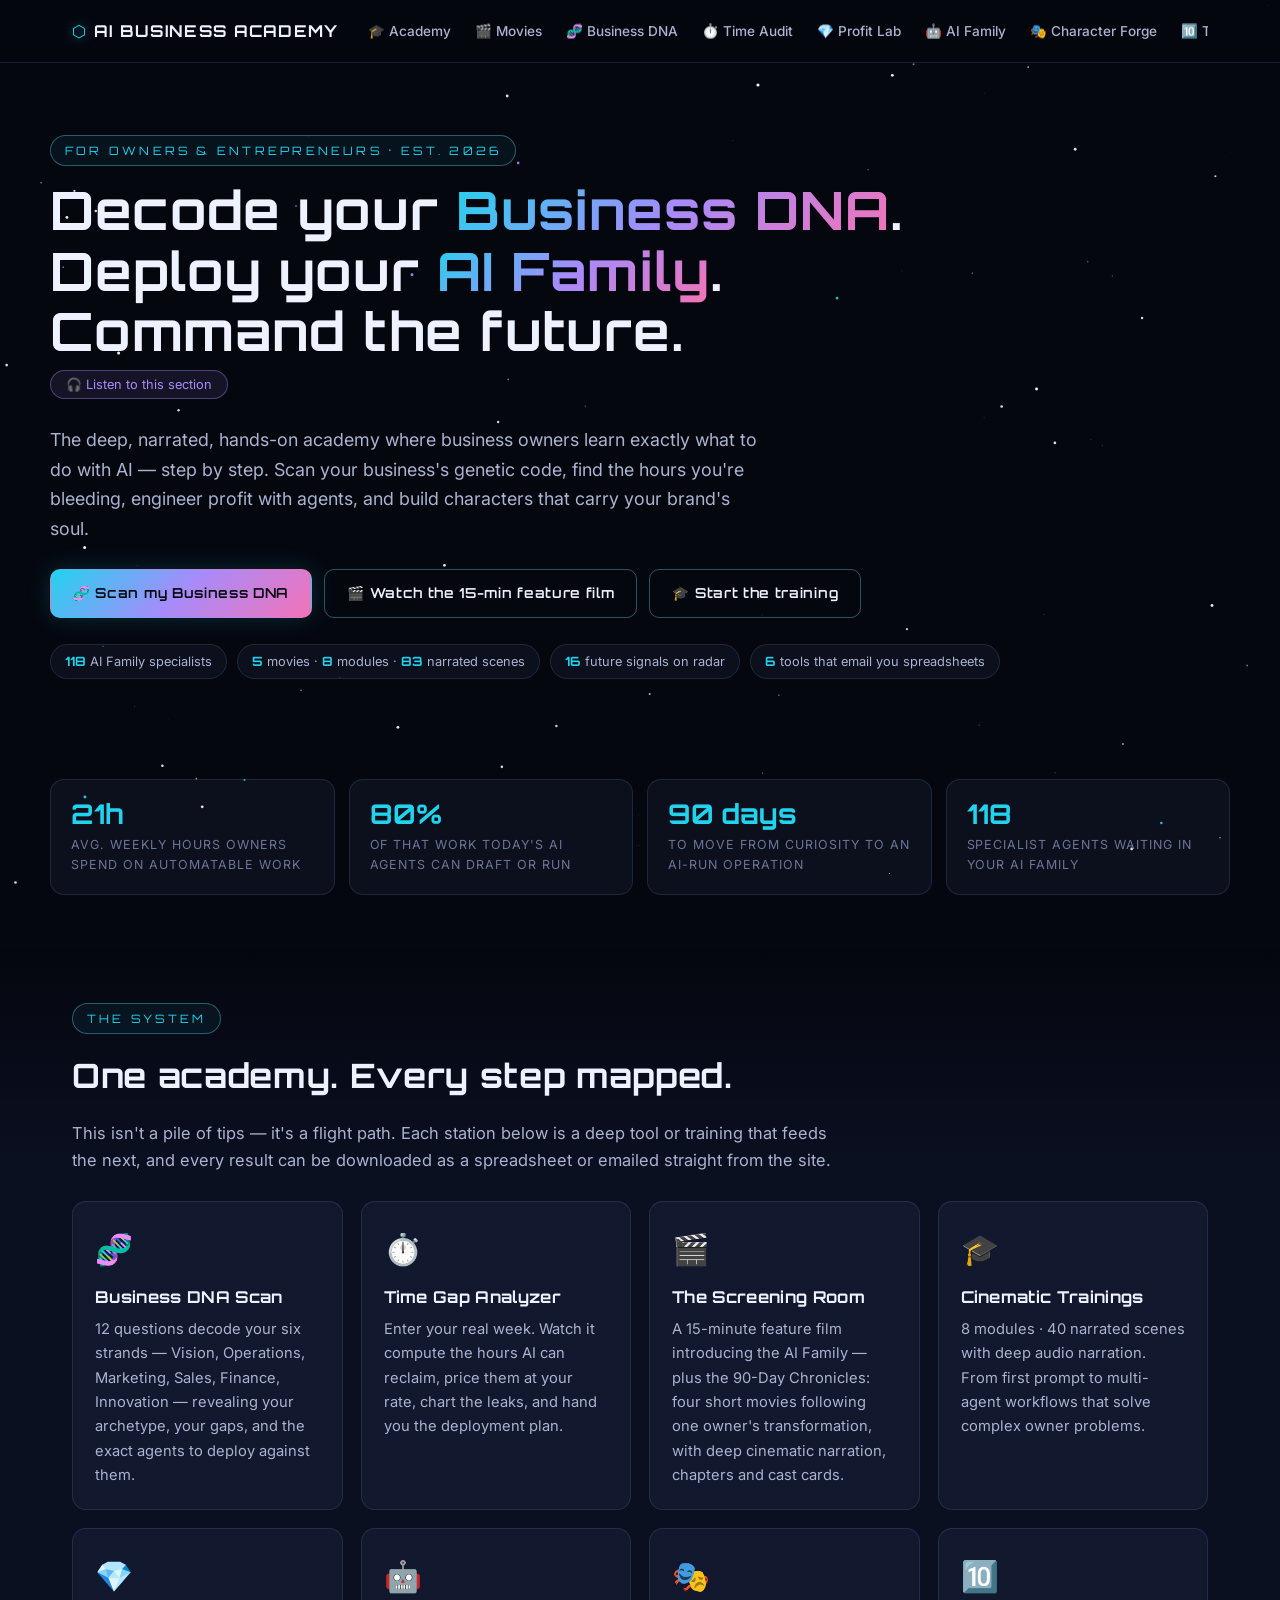
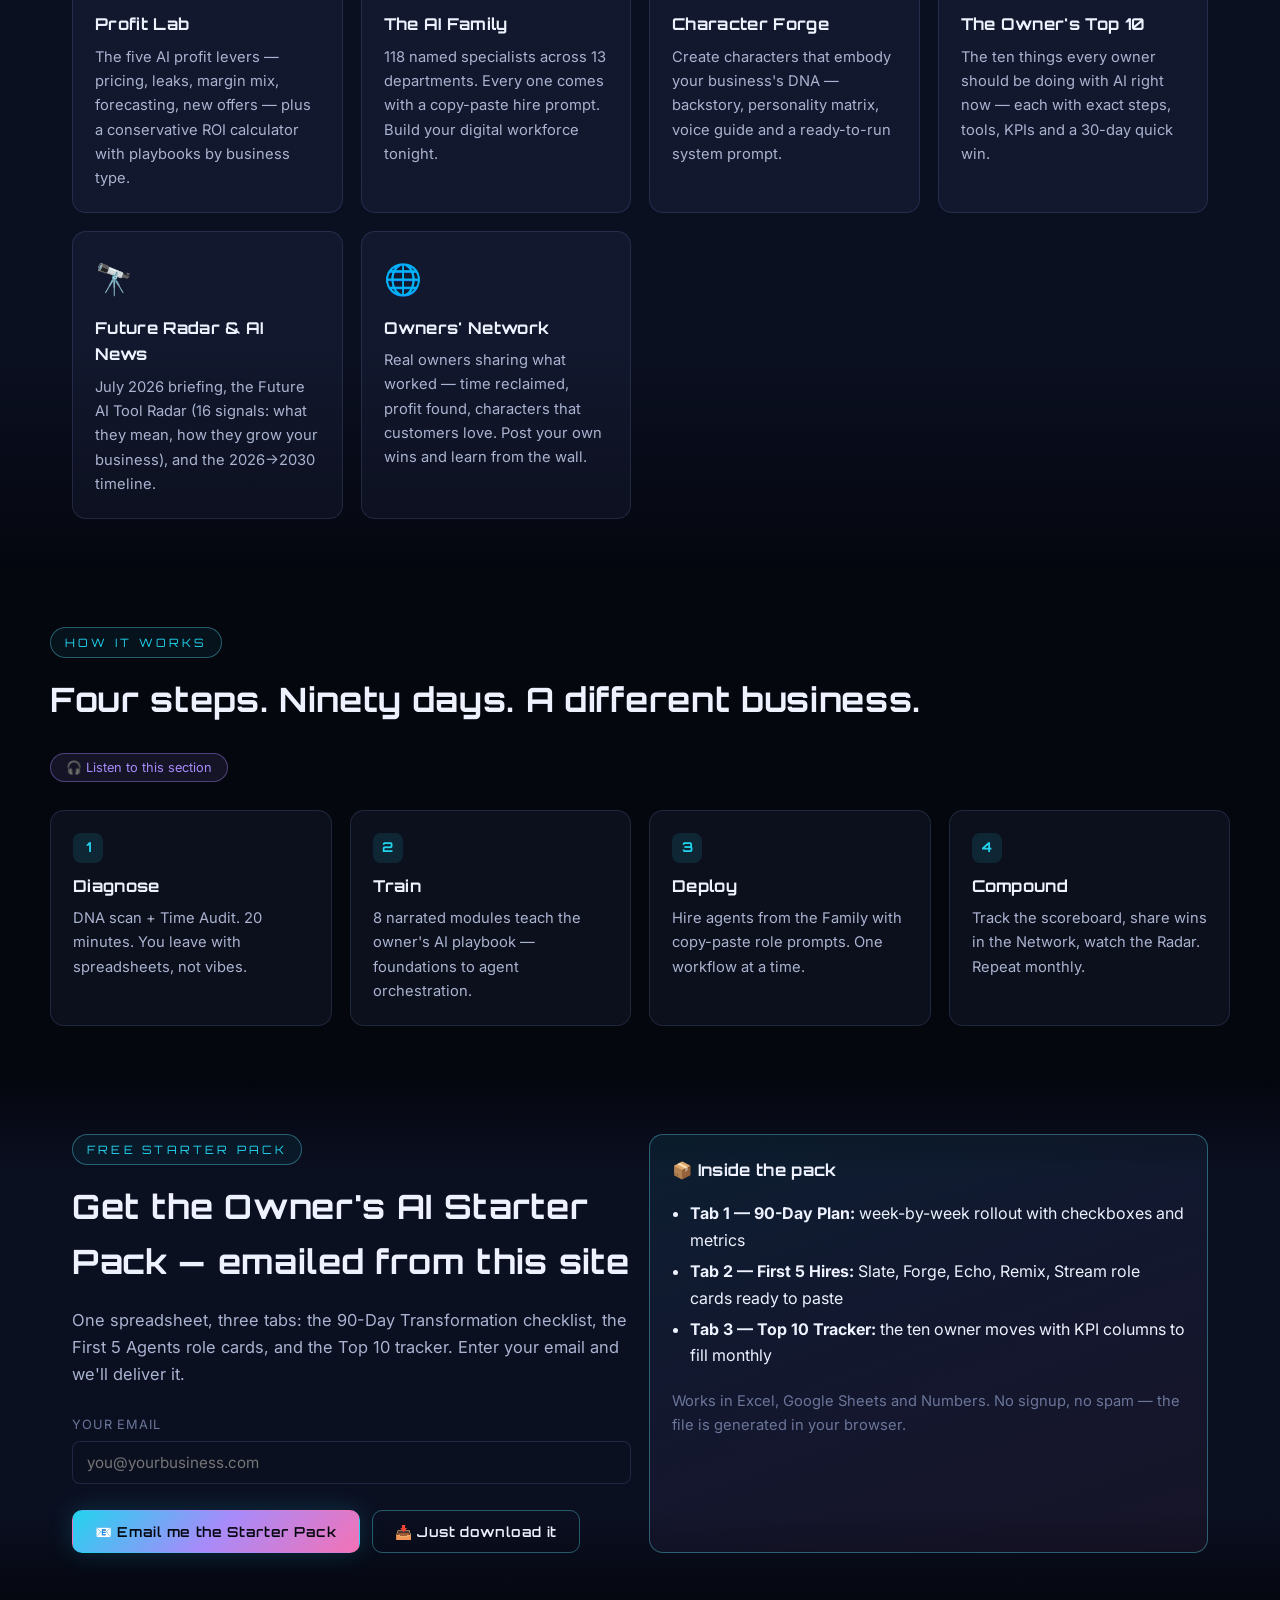
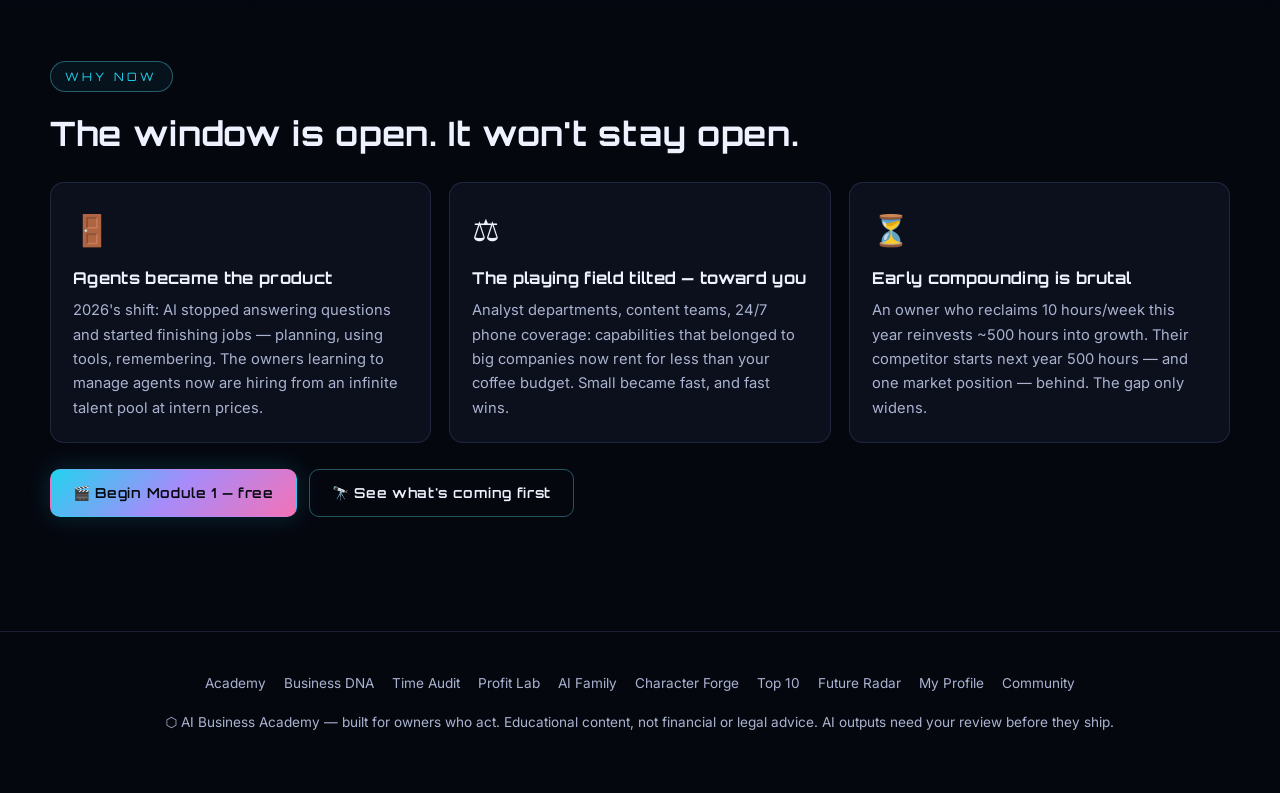
==== commit 6c2f0d78: "Add the Screening Room: 15-min feature film + four phase movies - movies.html: poster-style Screenin" ====
--- a/index.html
+++ b/index.html
@@ -18,6 +18,7 @@
     <button class="nav-burger" aria-label="Menu">☰</button>
     <div class="nav-links">
       <a href="academy.html">🎓 Academy</a>
+      <a href="movies.html">🎬 Movies</a>
       <a href="dna.html">🧬 Business DNA</a>
       <a href="time-audit.html">⏱️ Time Audit</a>
       <a href="profit.html">💎 Profit Lab</a>
@@ -39,11 +40,12 @@
   <p class="tagline">The deep, narrated, hands-on academy where business owners learn exactly what to do with AI — step by step. Scan your business's genetic code, find the hours you're bleeding, engineer profit with agents, and build characters that carry your brand's soul.</p>
   <div class="btn-row">
     <a class="btn btn-primary" href="dna.html">🧬 Scan my Business DNA</a>
-    <a class="btn btn-ghost" href="academy.html">🎬 Start the training</a>
+    <a class="btn btn-ghost" href="movies.html">🎬 Watch the 15-min feature film</a>
+    <a class="btn btn-ghost" href="academy.html">🎓 Start the training</a>
   </div>
   <div class="hero-badges">
     <span class="hero-badge"><b data-count-agents data-count="118">118</b> AI Family specialists</span>
-    <span class="hero-badge"><b>8</b> cinematic modules · <b>40</b> narrated scenes</span>
+    <span class="hero-badge"><b>5</b> movies · <b>8</b> modules · <b>83</b> narrated scenes</span>
     <span class="hero-badge"><b>16</b> future signals on radar</span>
     <span class="hero-badge"><b>6</b> tools that email you spreadsheets</span>
   </div>
@@ -66,7 +68,8 @@
     <div class="grid grid-3">
       <a class="card card-link reveal" href="dna.html"><span class="icon">🧬</span><h3>Business DNA Scan</h3><p>12 questions decode your six strands — Vision, Operations, Marketing, Sales, Finance, Innovation — revealing your archetype, your gaps, and the exact agents to deploy against them.</p></a>
       <a class="card card-link reveal" href="time-audit.html"><span class="icon">⏱️</span><h3>Time Gap Analyzer</h3><p>Enter your real week. Watch it compute the hours AI can reclaim, price them at your rate, chart the leaks, and hand you the deployment plan.</p></a>
-      <a class="card card-link reveal" href="academy.html"><span class="icon">🎬</span><h3>Cinematic Trainings</h3><p>8 modules · 40 narrated scenes with deep audio narration. From first prompt to multi-agent workflows that solve complex owner problems.</p></a>
+      <a class="card card-link reveal" href="movies.html"><span class="icon">🎬</span><h3>The Screening Room</h3><p>A 15-minute feature film introducing the AI Family — plus the 90-Day Chronicles: four short movies following one owner's transformation, with deep cinematic narration, chapters and cast cards.</p></a>
+      <a class="card card-link reveal" href="academy.html"><span class="icon">🎓</span><h3>Cinematic Trainings</h3><p>8 modules · 40 narrated scenes with deep audio narration. From first prompt to multi-agent workflows that solve complex owner problems.</p></a>
       <a class="card card-link reveal" href="profit.html"><span class="icon">💎</span><h3>Profit Lab</h3><p>The five AI profit levers — pricing, leaks, margin mix, forecasting, new offers — plus a conservative ROI calculator with playbooks by business type.</p></a>
       <a class="card card-link reveal" href="family.html"><span class="icon">🤖</span><h3>The AI Family</h3><p>118 named specialists across 13 departments. Every one comes with a copy-paste hire prompt. Build your digital workforce tonight.</p></a>
       <a class="card card-link reveal" href="characters.html"><span class="icon">🎭</span><h3>Character Forge</h3><p>Create characters that embody your business's DNA — backstory, personality matrix, voice guide and a ready-to-run system prompt.</p></a>
--- a/assets/css/style.css
+++ b/assets/css/style.css
@@ -369,11 +369,17 @@
 .player-slide li::before { content: "▸"; position: absolute; left: 4px; color: var(--neon-magenta); }
 .player-slide .slide-visual { position: absolute; right: 4%; bottom: 6%; font-size: clamp(2.5rem, 8vw, 5rem); opacity: .55; filter: drop-shadow(0 0 18px rgba(34,211,238,.5)); }
 .player-caption {
-  position: absolute; left: 0; right: 0; bottom: 0; padding: 12px 20px;
-  background: linear-gradient(transparent, rgba(3,5,12,.92) 40%);
-  font-size: 0.84rem; color: var(--text-secondary); text-align: center;
-  min-height: 58px; display: flex; align-items: flex-end; justify-content: center;
-}
+  position: absolute; left: 0; right: 0; bottom: 0; padding: 14px 20px 16px;
+  background: linear-gradient(transparent, rgba(3,5,12,.96) 26%);
+  font-size: 0.8rem; line-height: 1.5; color: var(--text-secondary); text-align: center;
+  min-height: 54px; max-height: 24%; overflow-y: auto; z-index: 6;
+  display: flex; align-items: flex-end; justify-content: center;
+}
+.player-caption::-webkit-scrollbar { width: 4px; }
+.player-screen.movie .player-caption { padding-bottom: calc(5.5% + 10px); }
+.player-slide { padding-bottom: clamp(96px, 27%, 170px); }
+.cast-card .cast-line { display: none; }
+@media (min-height: 500px) { .cast-card .cast-line { display: block; } }
 .player-bar { display: flex; align-items: center; gap: 10px; margin-top: 14px; }
 .player-bar button {
   background: var(--card); border: 1px solid var(--border); color: var(--text-primary);
@@ -509,3 +515,64 @@
   *, *::before, *::after { animation-duration: .01ms !important; transition-duration: .01ms !important; }
   html { scroll-behavior: auto; }
 }
+
+/* ---------- Screening Room: movie mode ---------- */
+.player-screen.movie::before, .player-screen.movie::after {
+  content: ""; position: absolute; left: 0; right: 0; height: 5.5%;
+  background: #01030a; z-index: 5; pointer-events: none;
+}
+.player-screen.movie::before { top: 0; }
+.player-screen.movie::after { bottom: 0; }
+
+.player-slide.slide-title { align-items: center; text-align: center; justify-content: center; }
+.player-slide.slide-title h3 {
+  font-size: clamp(1.6rem, 5vw, 3rem); letter-spacing: .06em;
+  background: var(--grad-hero); -webkit-background-clip: text; background-clip: text;
+  -webkit-text-fill-color: transparent; color: transparent;
+  text-shadow: none; margin-bottom: 10px;
+}
+.player-slide.slide-title .title-sub { color: var(--text-secondary); font-size: clamp(.85rem, 2vw, 1.05rem); max-width: 34em; }
+.player-slide.slide-title .slide-kicker { letter-spacing: .4em; }
+
+.cast-grid { display: flex; flex-wrap: wrap; gap: 10px; margin-top: 6px; }
+.cast-card {
+  flex: 1 1 150px; max-width: 210px; background: rgba(5,8,18,.55);
+  border: 1px solid var(--border-bright); border-radius: 12px; padding: 10px 12px;
+  backdrop-filter: blur(4px); animation: castIn .6s both;
+}
+.cast-card:nth-child(2) { animation-delay: .15s; } .cast-card:nth-child(3) { animation-delay: .3s; }
+.cast-card:nth-child(4) { animation-delay: .45s; } .cast-card:nth-child(5) { animation-delay: .6s; }
+@keyframes castIn { from { opacity: 0; transform: translateY(14px); } to { opacity: 1; transform: none; } }
+.cast-card .cast-ava { font-size: 1.7rem; filter: drop-shadow(0 0 10px rgba(34,211,238,.55)); }
+.cast-card .cast-name { font-family: var(--font-display); font-weight: 700; font-size: .92rem; color: var(--text-primary); }
+.cast-card .cast-role { font-size: .68rem; color: var(--neon-cyan); text-transform: uppercase; letter-spacing: .08em; }
+.cast-card .cast-line { font-size: .74rem; color: var(--text-secondary); margin-top: 4px; line-height: 1.45; }
+
+/* Scene moods (radial "lighting") */
+.player-slide.mood-cyan    { background: radial-gradient(ellipse at 75% 15%, rgba(34,211,238,.22), transparent 60%), radial-gradient(ellipse at 15% 85%, rgba(8,162,196,.14), transparent 55%), var(--surface-1); }
+.player-slide.mood-violet  { background: radial-gradient(ellipse at 70% 20%, rgba(167,139,250,.24), transparent 60%), radial-gradient(ellipse at 20% 90%, rgba(144,133,233,.12), transparent 55%), var(--surface-1); }
+.player-slide.mood-magenta { background: radial-gradient(ellipse at 80% 10%, rgba(244,114,182,.2), transparent 60%), radial-gradient(ellipse at 10% 80%, rgba(213,81,129,.12), transparent 55%), var(--surface-1); }
+.player-slide.mood-gold    { background: radial-gradient(ellipse at 75% 15%, rgba(251,191,36,.17), transparent 60%), radial-gradient(ellipse at 15% 85%, rgba(201,133,0,.12), transparent 55%), var(--surface-1); }
+.player-slide.mood-green   { background: radial-gradient(ellipse at 75% 15%, rgba(52,211,153,.18), transparent 60%), radial-gradient(ellipse at 20% 85%, rgba(25,158,112,.12), transparent 55%), var(--surface-1); }
+.player-slide.mood-night   { background: radial-gradient(ellipse at 50% 0%, rgba(59,68,120,.32), transparent 65%), #05070f; }
+
+.player-chapter { color: var(--neon-magenta); font-family: var(--font-display); letter-spacing: .1em; }
+
+/* Poster cards */
+.poster { position: relative; overflow: hidden; display: flex; flex-direction: column; min-height: 320px; }
+.poster .poster-art {
+  height: 130px; border-radius: 10px; margin-bottom: 14px; position: relative; overflow: hidden;
+  display: flex; align-items: center; justify-content: center; font-size: 3.2rem;
+  border: 1px solid var(--border-bright);
+}
+.poster .poster-art .glow { position: absolute; inset: 0; opacity: .9; }
+.poster .poster-art span { position: relative; filter: drop-shadow(0 0 18px rgba(255,255,255,.35)); }
+.poster .poster-badge {
+  position: absolute; top: 26px; right: 26px; z-index: 2;
+  font-family: var(--font-display); font-size: .62rem; letter-spacing: .18em;
+  background: rgba(3,5,12,.75); border: 1px solid var(--border-bright);
+  padding: 4px 10px; border-radius: 999px; color: var(--neon-cyan);
+}
+.poster .poster-meta { display: flex; gap: 14px; font-size: .76rem; color: var(--text-muted); margin: 4px 0 10px; }
+.poster .poster-chapters { font-size: .78rem; color: var(--text-secondary); border-left: 2px solid var(--border-bright); padding-left: 12px; margin: 8px 0; }
+.poster .btn { margin-top: auto; align-self: flex-start; }
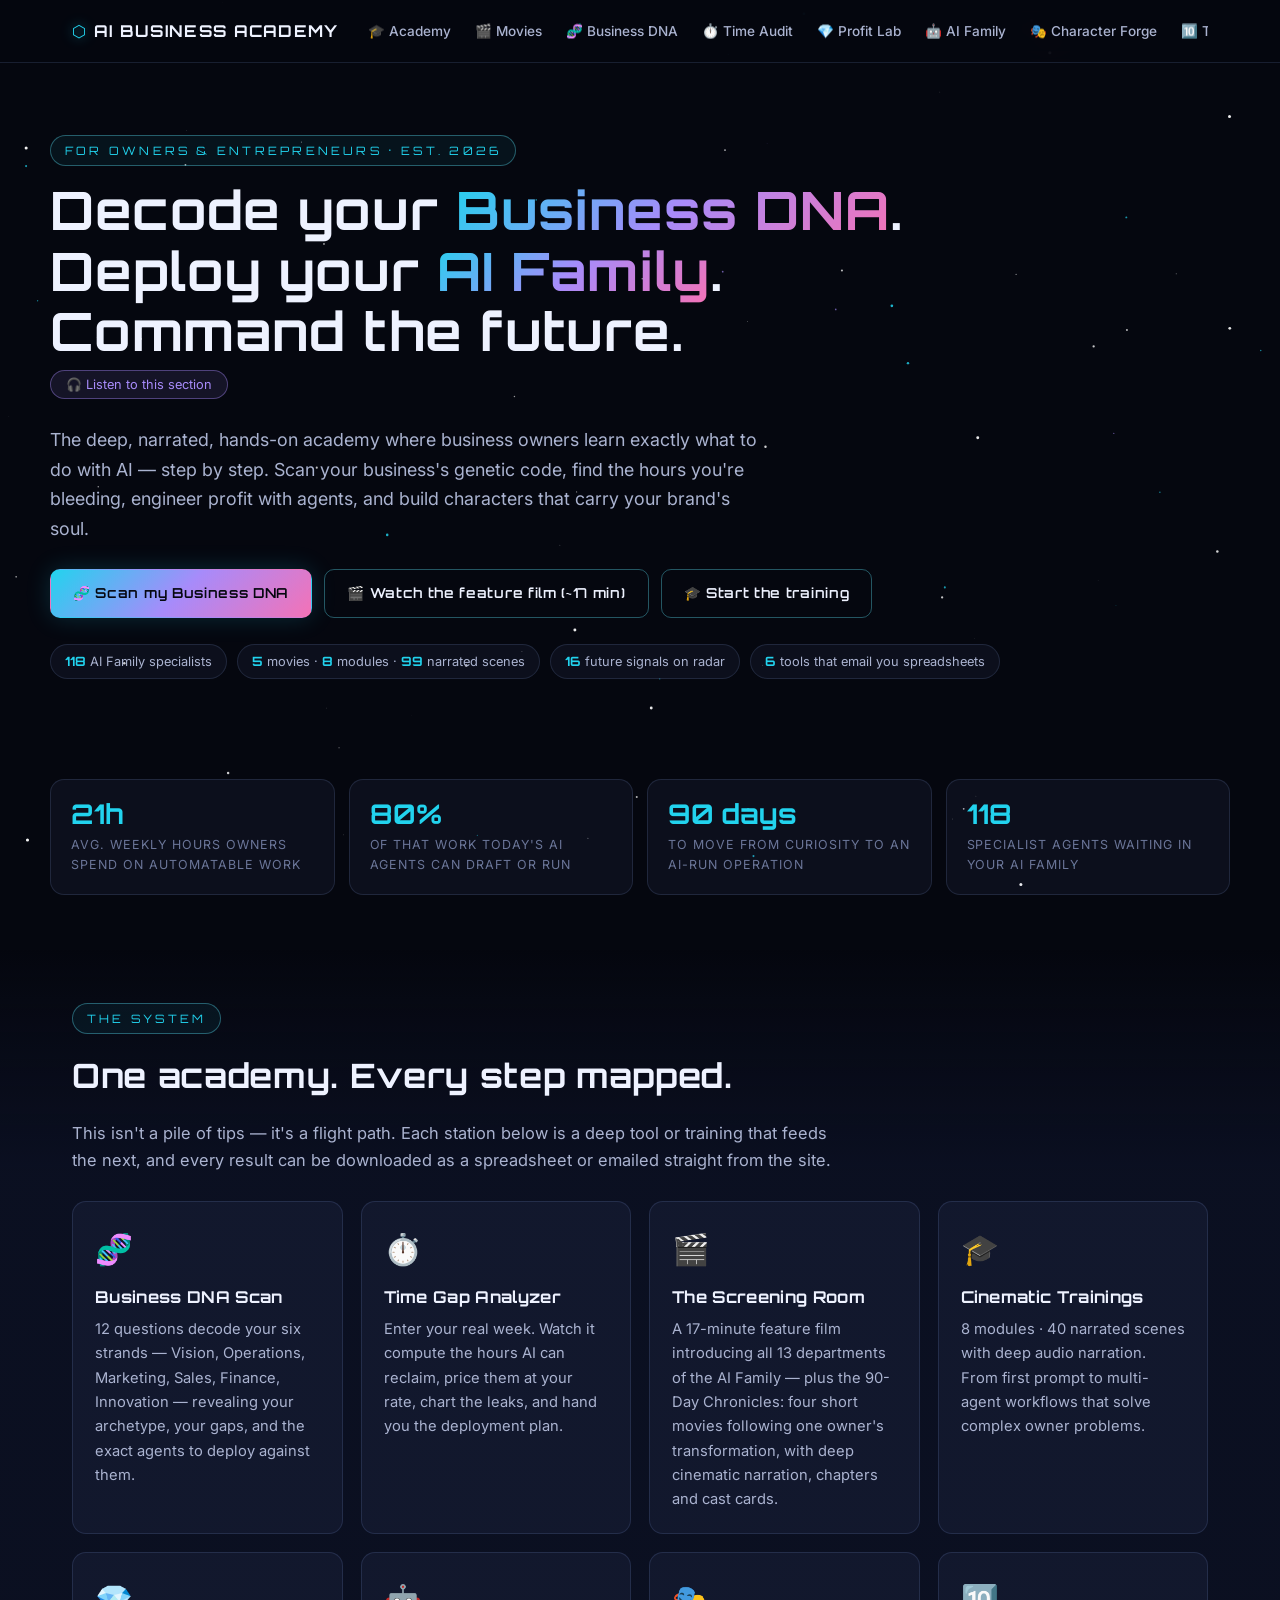
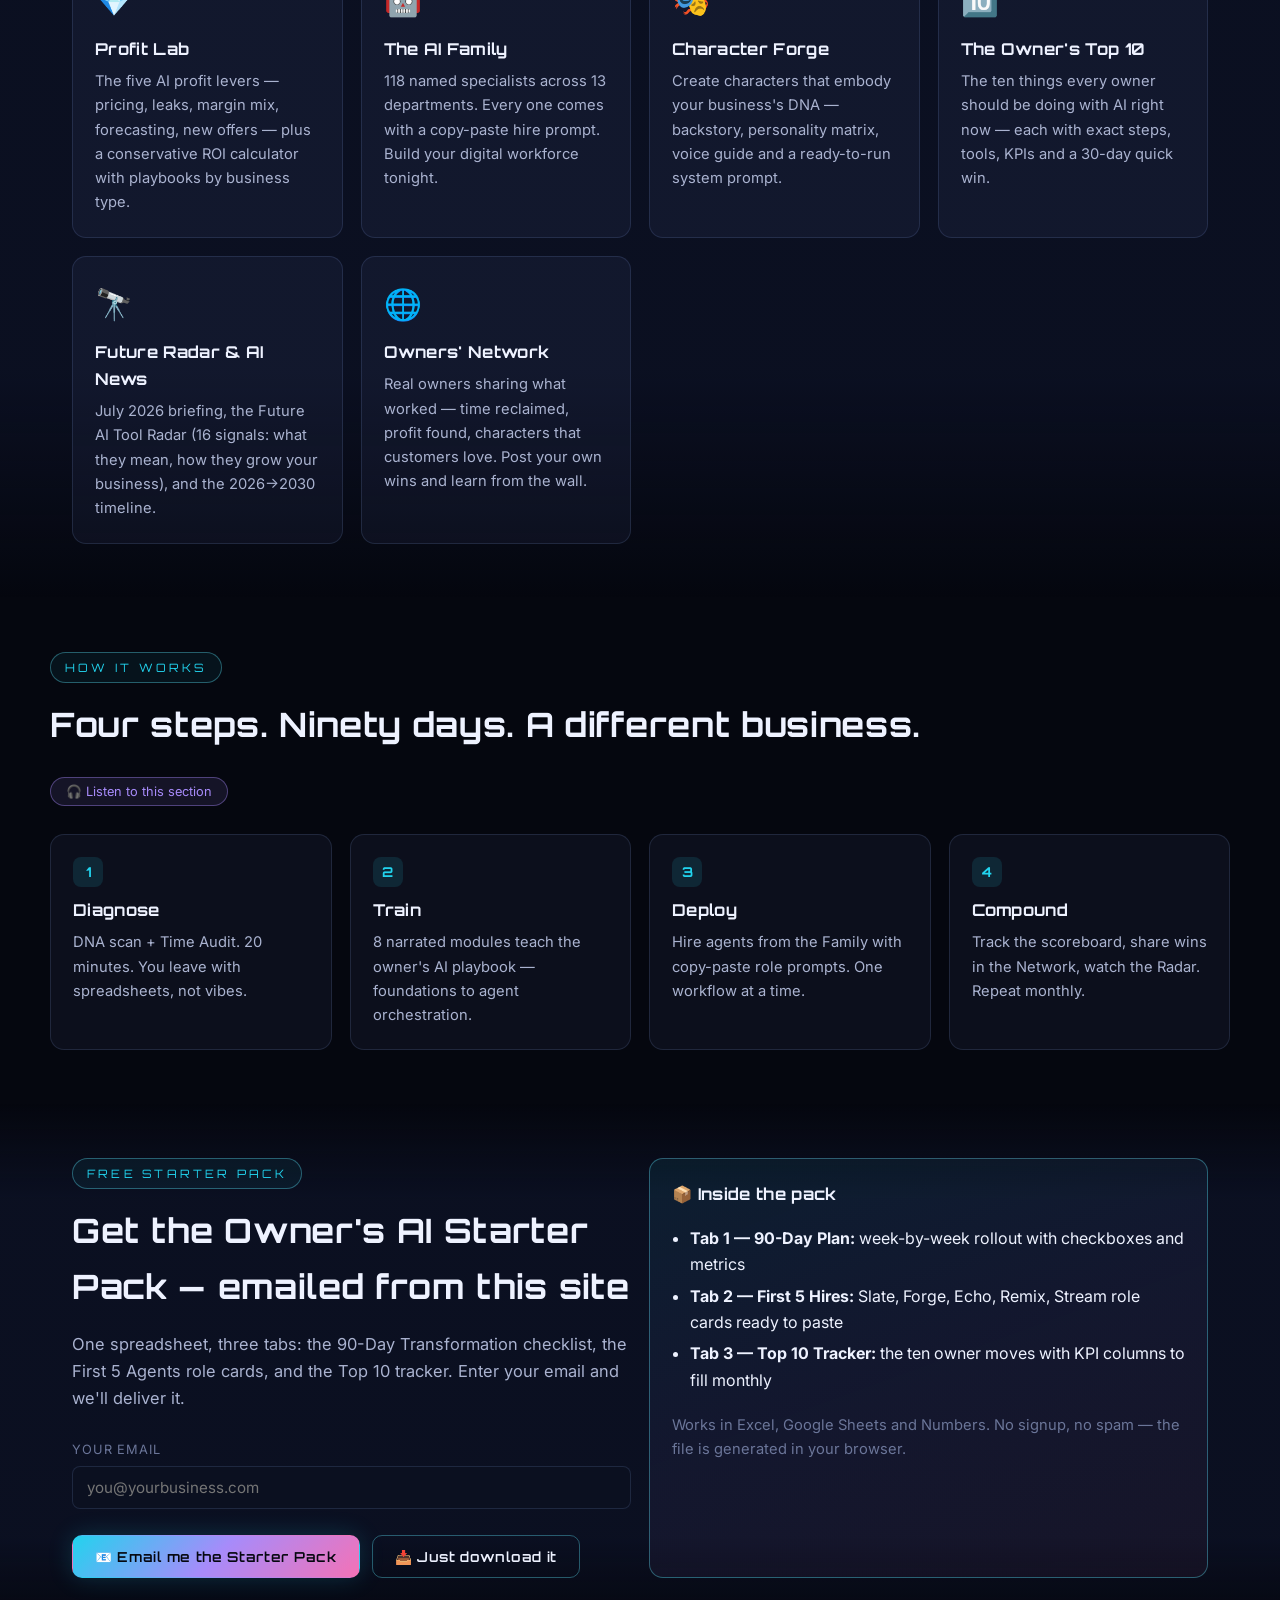
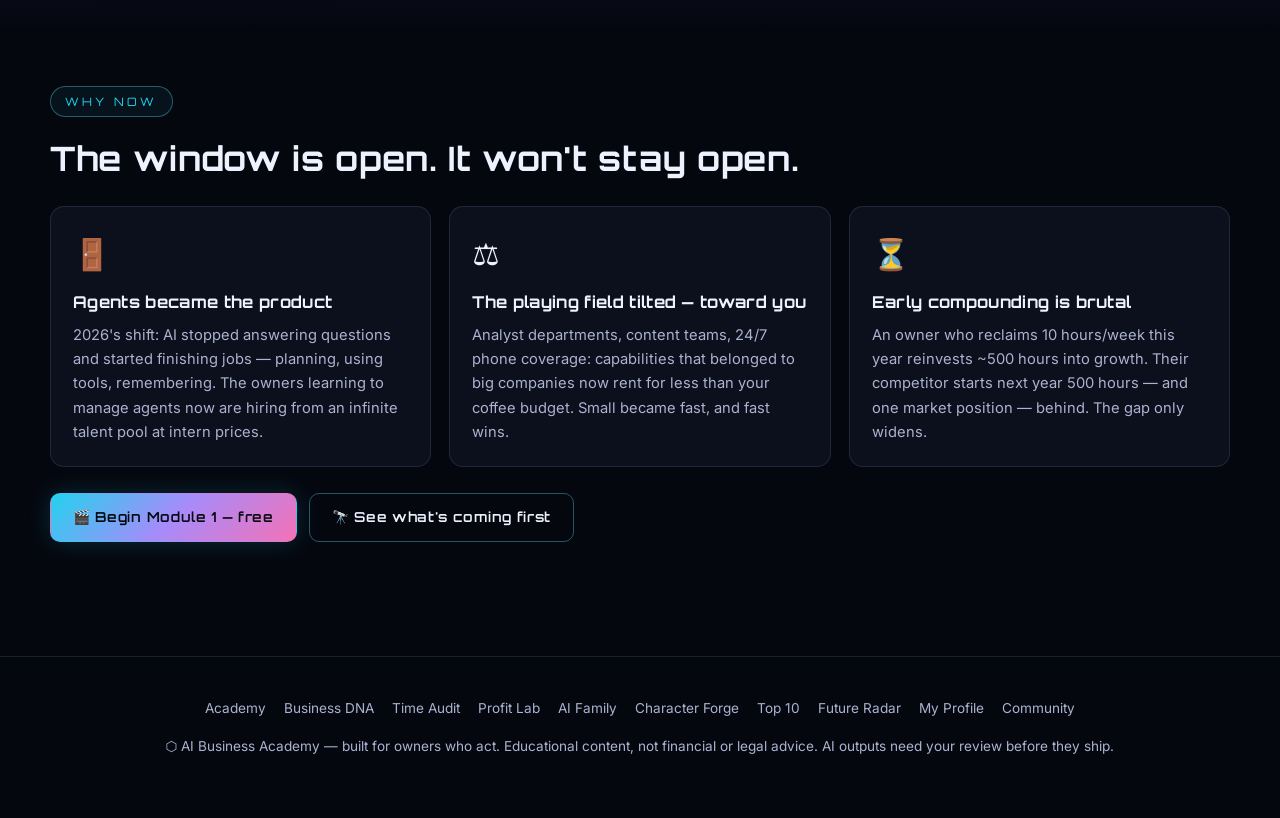
==== commit e7cc3ba4: "Deepen feature film to all 13 departments; add cinema mode + film scripts + project memory - movies." ====
--- a/index.html
+++ b/index.html
@@ -40,12 +40,12 @@
   <p class="tagline">The deep, narrated, hands-on academy where business owners learn exactly what to do with AI — step by step. Scan your business's genetic code, find the hours you're bleeding, engineer profit with agents, and build characters that carry your brand's soul.</p>
   <div class="btn-row">
     <a class="btn btn-primary" href="dna.html">🧬 Scan my Business DNA</a>
-    <a class="btn btn-ghost" href="movies.html">🎬 Watch the 15-min feature film</a>
+    <a class="btn btn-ghost" href="movies.html">🎬 Watch the feature film (~17 min)</a>
     <a class="btn btn-ghost" href="academy.html">🎓 Start the training</a>
   </div>
   <div class="hero-badges">
     <span class="hero-badge"><b data-count-agents data-count="118">118</b> AI Family specialists</span>
-    <span class="hero-badge"><b>5</b> movies · <b>8</b> modules · <b>83</b> narrated scenes</span>
+    <span class="hero-badge"><b>5</b> movies · <b>8</b> modules · <b>99</b> narrated scenes</span>
     <span class="hero-badge"><b>16</b> future signals on radar</span>
     <span class="hero-badge"><b>6</b> tools that email you spreadsheets</span>
   </div>
@@ -68,7 +68,7 @@
     <div class="grid grid-3">
       <a class="card card-link reveal" href="dna.html"><span class="icon">🧬</span><h3>Business DNA Scan</h3><p>12 questions decode your six strands — Vision, Operations, Marketing, Sales, Finance, Innovation — revealing your archetype, your gaps, and the exact agents to deploy against them.</p></a>
       <a class="card card-link reveal" href="time-audit.html"><span class="icon">⏱️</span><h3>Time Gap Analyzer</h3><p>Enter your real week. Watch it compute the hours AI can reclaim, price them at your rate, chart the leaks, and hand you the deployment plan.</p></a>
-      <a class="card card-link reveal" href="movies.html"><span class="icon">🎬</span><h3>The Screening Room</h3><p>A 15-minute feature film introducing the AI Family — plus the 90-Day Chronicles: four short movies following one owner's transformation, with deep cinematic narration, chapters and cast cards.</p></a>
+      <a class="card card-link reveal" href="movies.html"><span class="icon">🎬</span><h3>The Screening Room</h3><p>A 17-minute feature film introducing all 13 departments of the AI Family — plus the 90-Day Chronicles: four short movies following one owner's transformation, with deep cinematic narration, chapters and cast cards.</p></a>
       <a class="card card-link reveal" href="academy.html"><span class="icon">🎓</span><h3>Cinematic Trainings</h3><p>8 modules · 40 narrated scenes with deep audio narration. From first prompt to multi-agent workflows that solve complex owner problems.</p></a>
       <a class="card card-link reveal" href="profit.html"><span class="icon">💎</span><h3>Profit Lab</h3><p>The five AI profit levers — pricing, leaks, margin mix, forecasting, new offers — plus a conservative ROI calculator with playbooks by business type.</p></a>
       <a class="card card-link reveal" href="family.html"><span class="icon">🤖</span><h3>The AI Family</h3><p>118 named specialists across 13 departments. Every one comes with a copy-paste hire prompt. Build your digital workforce tonight.</p></a>
--- a/assets/css/style.css
+++ b/assets/css/style.css
@@ -576,3 +576,6 @@
 .poster .poster-meta { display: flex; gap: 14px; font-size: .76rem; color: var(--text-muted); margin: 4px 0 10px; }
 .poster .poster-chapters { font-size: .78rem; color: var(--text-secondary); border-left: 2px solid var(--border-bright); padding-left: 12px; margin: 8px 0; }
 .poster .btn { margin-top: auto; align-self: flex-start; }
+#pl-auto.off { opacity: .4; }
+.poster .poster-actions { margin-top: auto; display: flex; flex-wrap: wrap; gap: 10px; }
+.poster .poster-actions .btn { margin-top: 0; }
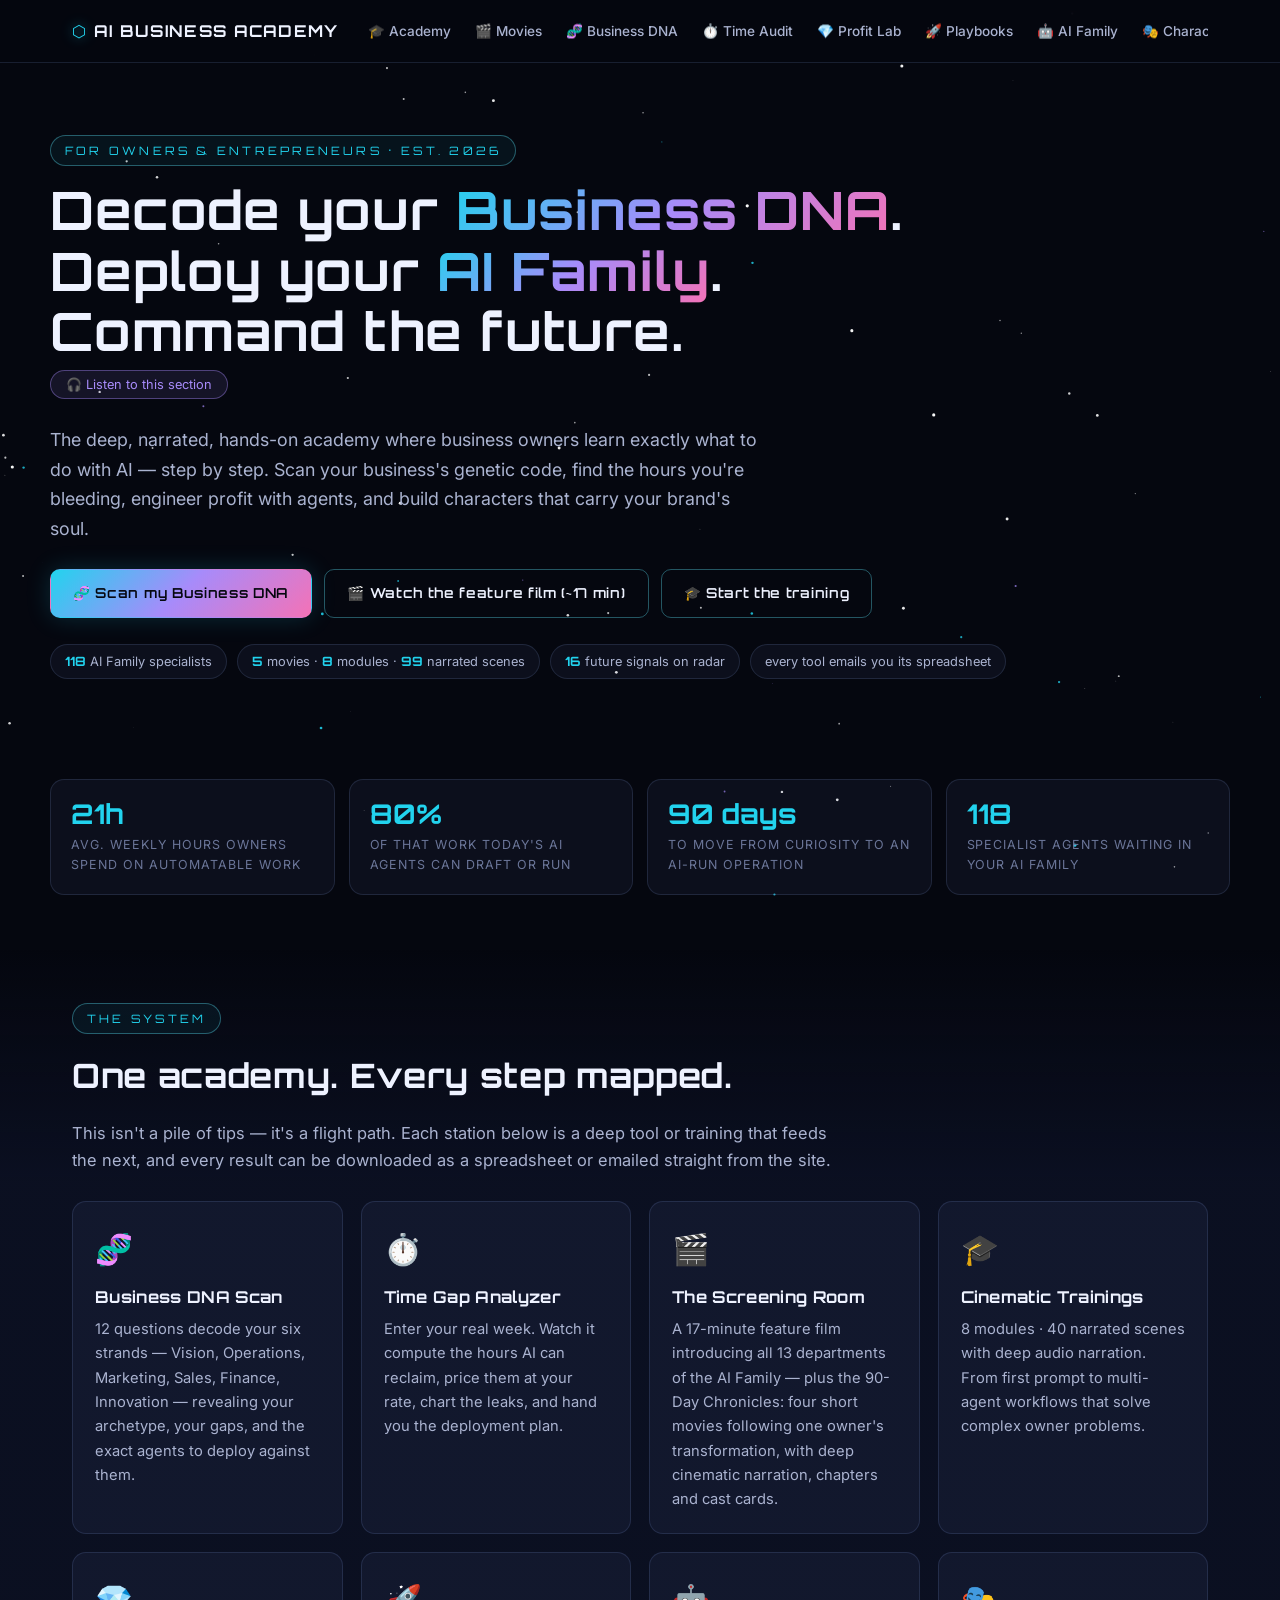
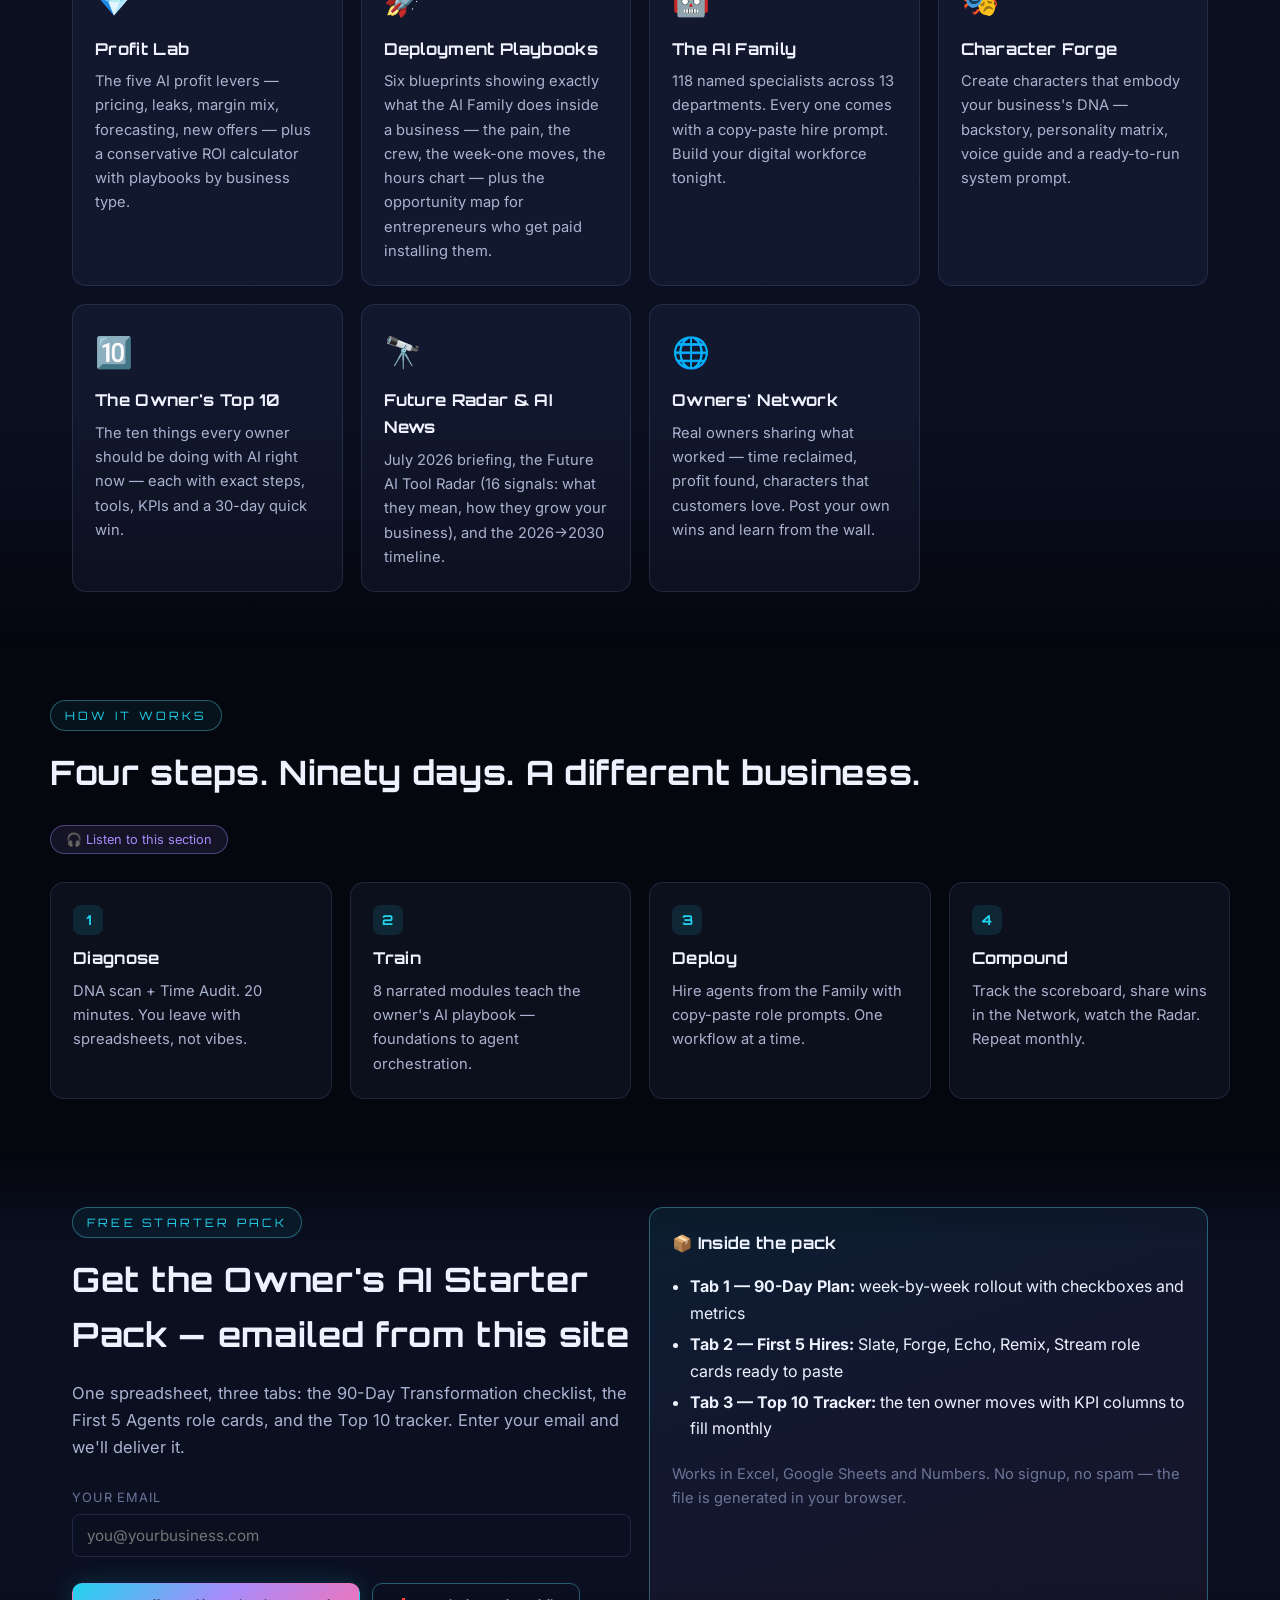
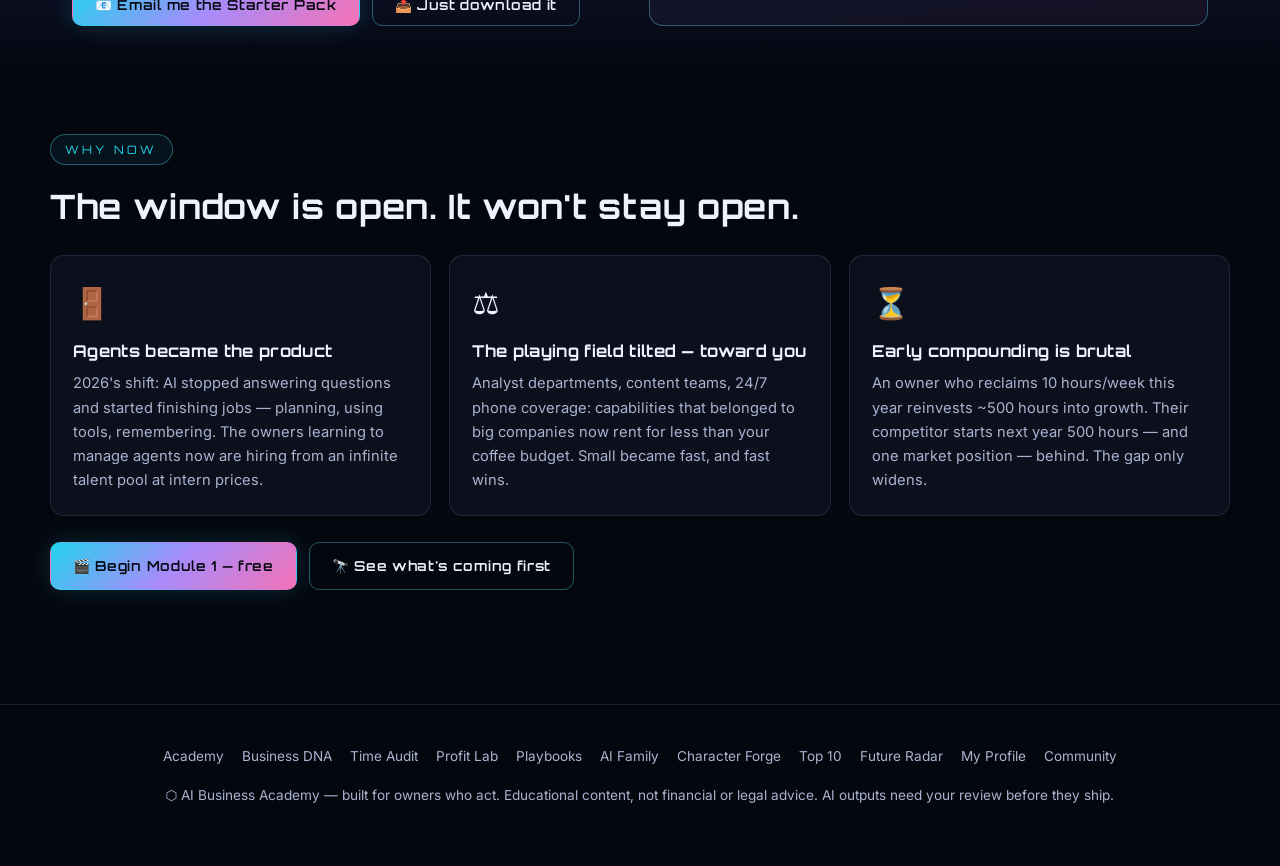
==== commit 4ef3e81a: "Add Deployment Playbooks deck: blueprints, hours chart, opportunity map - playbooks.html: six data-d" ====
--- a/index.html
+++ b/index.html
@@ -22,6 +22,7 @@
       <a href="dna.html">🧬 Business DNA</a>
       <a href="time-audit.html">⏱️ Time Audit</a>
       <a href="profit.html">💎 Profit Lab</a>
+      <a href="playbooks.html">🚀 Playbooks</a>
       <a href="family.html">🤖 AI Family</a>
       <a href="characters.html">🎭 Character Forge</a>
       <a href="top10.html">🔟 Top 10</a>
@@ -47,7 +48,7 @@
     <span class="hero-badge"><b data-count-agents data-count="118">118</b> AI Family specialists</span>
     <span class="hero-badge"><b>5</b> movies · <b>8</b> modules · <b>99</b> narrated scenes</span>
     <span class="hero-badge"><b>16</b> future signals on radar</span>
-    <span class="hero-badge"><b>6</b> tools that email you spreadsheets</span>
+    <span class="hero-badge">every tool emails you its spreadsheet</span>
   </div>
 </header>
 
@@ -71,6 +72,7 @@
       <a class="card card-link reveal" href="movies.html"><span class="icon">🎬</span><h3>The Screening Room</h3><p>A 17-minute feature film introducing all 13 departments of the AI Family — plus the 90-Day Chronicles: four short movies following one owner's transformation, with deep cinematic narration, chapters and cast cards.</p></a>
       <a class="card card-link reveal" href="academy.html"><span class="icon">🎓</span><h3>Cinematic Trainings</h3><p>8 modules · 40 narrated scenes with deep audio narration. From first prompt to multi-agent workflows that solve complex owner problems.</p></a>
       <a class="card card-link reveal" href="profit.html"><span class="icon">💎</span><h3>Profit Lab</h3><p>The five AI profit levers — pricing, leaks, margin mix, forecasting, new offers — plus a conservative ROI calculator with playbooks by business type.</p></a>
+      <a class="card card-link reveal" href="playbooks.html"><span class="icon">🚀</span><h3>Deployment Playbooks</h3><p>Six blueprints showing exactly what the AI Family does inside a business — the pain, the crew, the week-one moves, the hours chart — plus the opportunity map for entrepreneurs who get paid installing them.</p></a>
       <a class="card card-link reveal" href="family.html"><span class="icon">🤖</span><h3>The AI Family</h3><p>118 named specialists across 13 departments. Every one comes with a copy-paste hire prompt. Build your digital workforce tonight.</p></a>
       <a class="card card-link reveal" href="characters.html"><span class="icon">🎭</span><h3>Character Forge</h3><p>Create characters that embody your business's DNA — backstory, personality matrix, voice guide and a ready-to-run system prompt.</p></a>
       <a class="card card-link reveal" href="top10.html"><span class="icon">🔟</span><h3>The Owner's Top 10</h3><p>The ten things every owner should be doing with AI right now — each with exact steps, tools, KPIs and a 30-day quick win.</p></a>
@@ -136,7 +138,7 @@
   <div class="container">
     <div class="foot-links">
       <a href="academy.html">Academy</a><a href="dna.html">Business DNA</a><a href="time-audit.html">Time Audit</a>
-      <a href="profit.html">Profit Lab</a><a href="family.html">AI Family</a><a href="characters.html">Character Forge</a>
+      <a href="profit.html">Profit Lab</a><a href="playbooks.html">Playbooks</a><a href="family.html">AI Family</a><a href="characters.html">Character Forge</a>
       <a href="top10.html">Top 10</a><a href="future.html">Future Radar</a><a href="profile.html">My Profile</a><a href="community.html">Community</a>
     </div>
     <p>⬡ AI Business Academy — built for owners who act. Educational content, not financial or legal advice. AI outputs need your review before they ship.</p>
--- a/assets/css/style.css
+++ b/assets/css/style.css
@@ -579,3 +579,10 @@
 #pl-auto.off { opacity: .4; }
 .poster .poster-actions { margin-top: auto; display: flex; flex-wrap: wrap; gap: 10px; }
 .poster .poster-actions .btn { margin-top: 0; }
+
+/* ---------- Playbooks deck ---------- */
+.pb-meta { margin-left: 10px; font-size: 0.75rem; font-family: var(--font-body); font-weight: 500; color: var(--text-muted); letter-spacing: 0; text-transform: none; }
+@media (max-width: 640px) { .pb-meta { display: none; } }
+.pb-pain { color: var(--text-secondary); font-style: italic; border-left: 3px solid var(--neon-violet); padding-left: 12px; margin: 10px 0 4px; }
+.pb-kpi { font-size: 0.85rem; color: var(--text-muted); margin-top: 10px; }
+.pb-where { font-size: 0.85rem; color: var(--text-muted); }
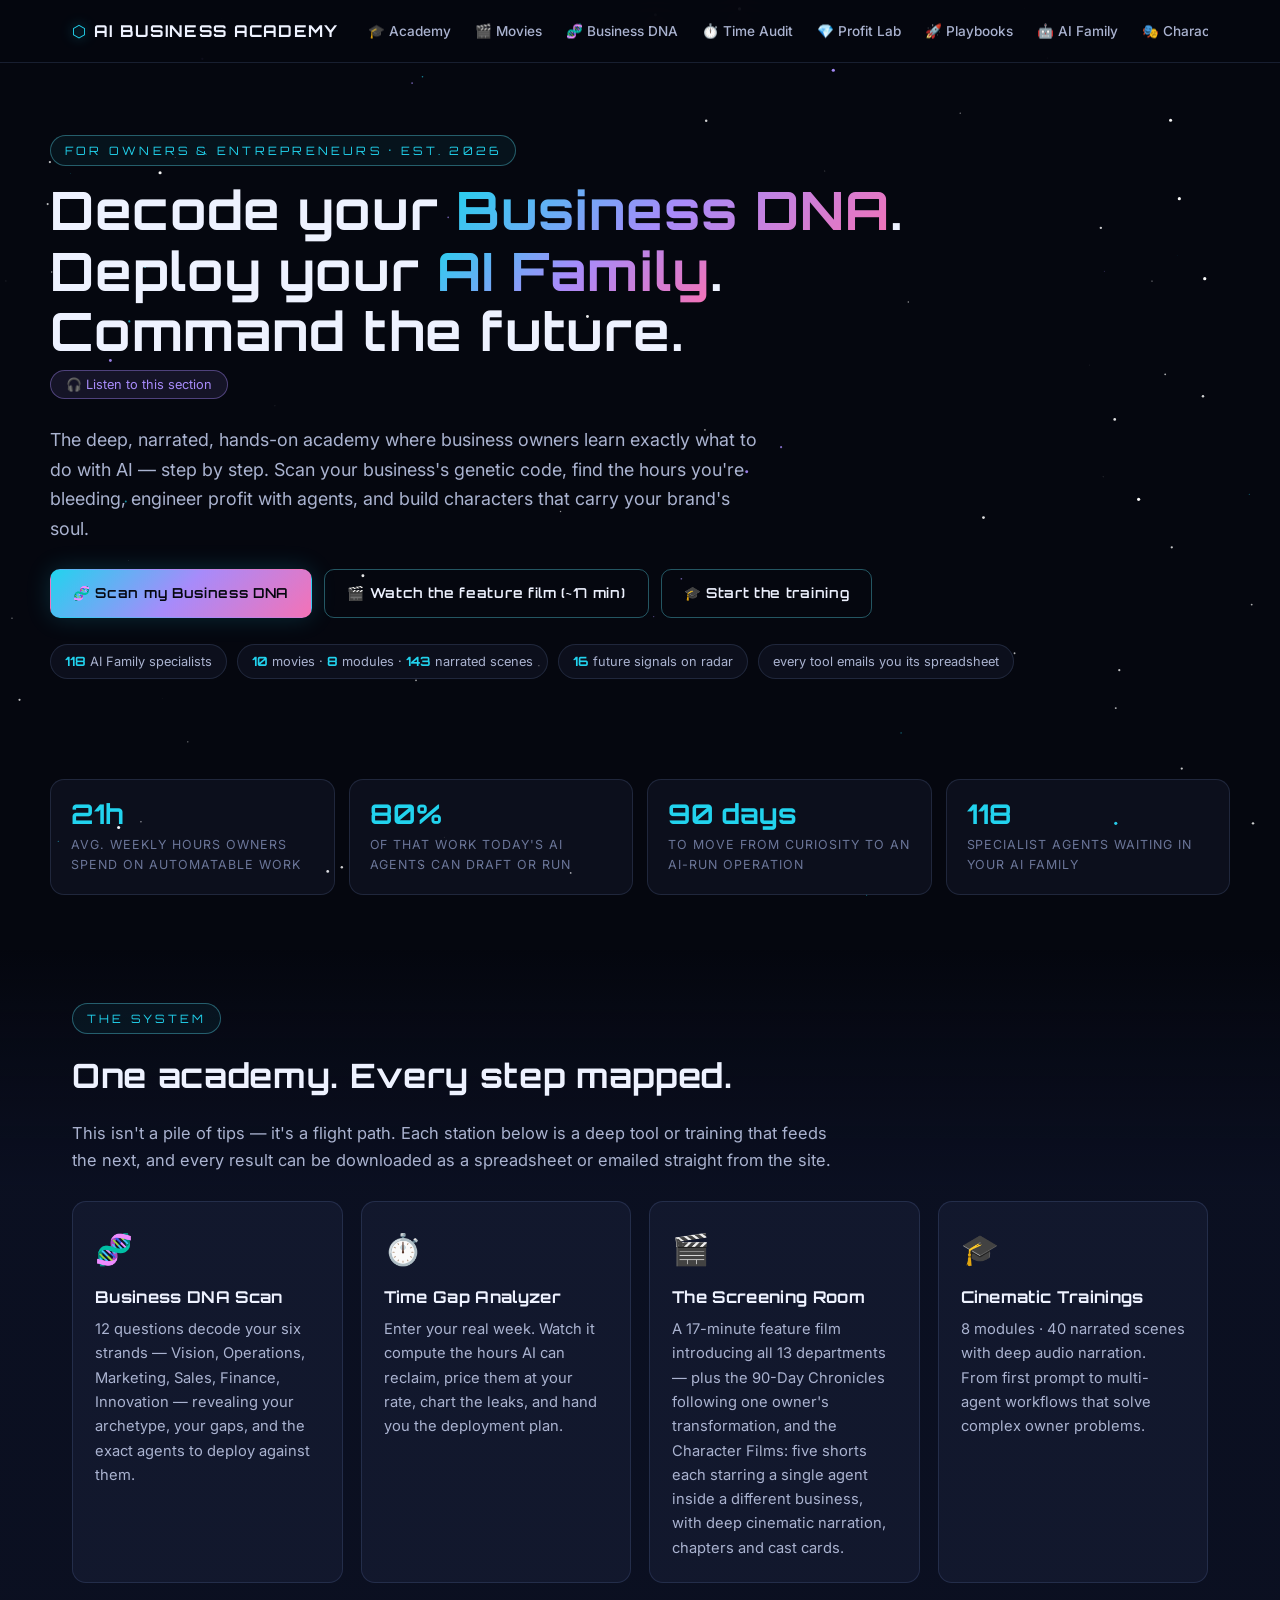
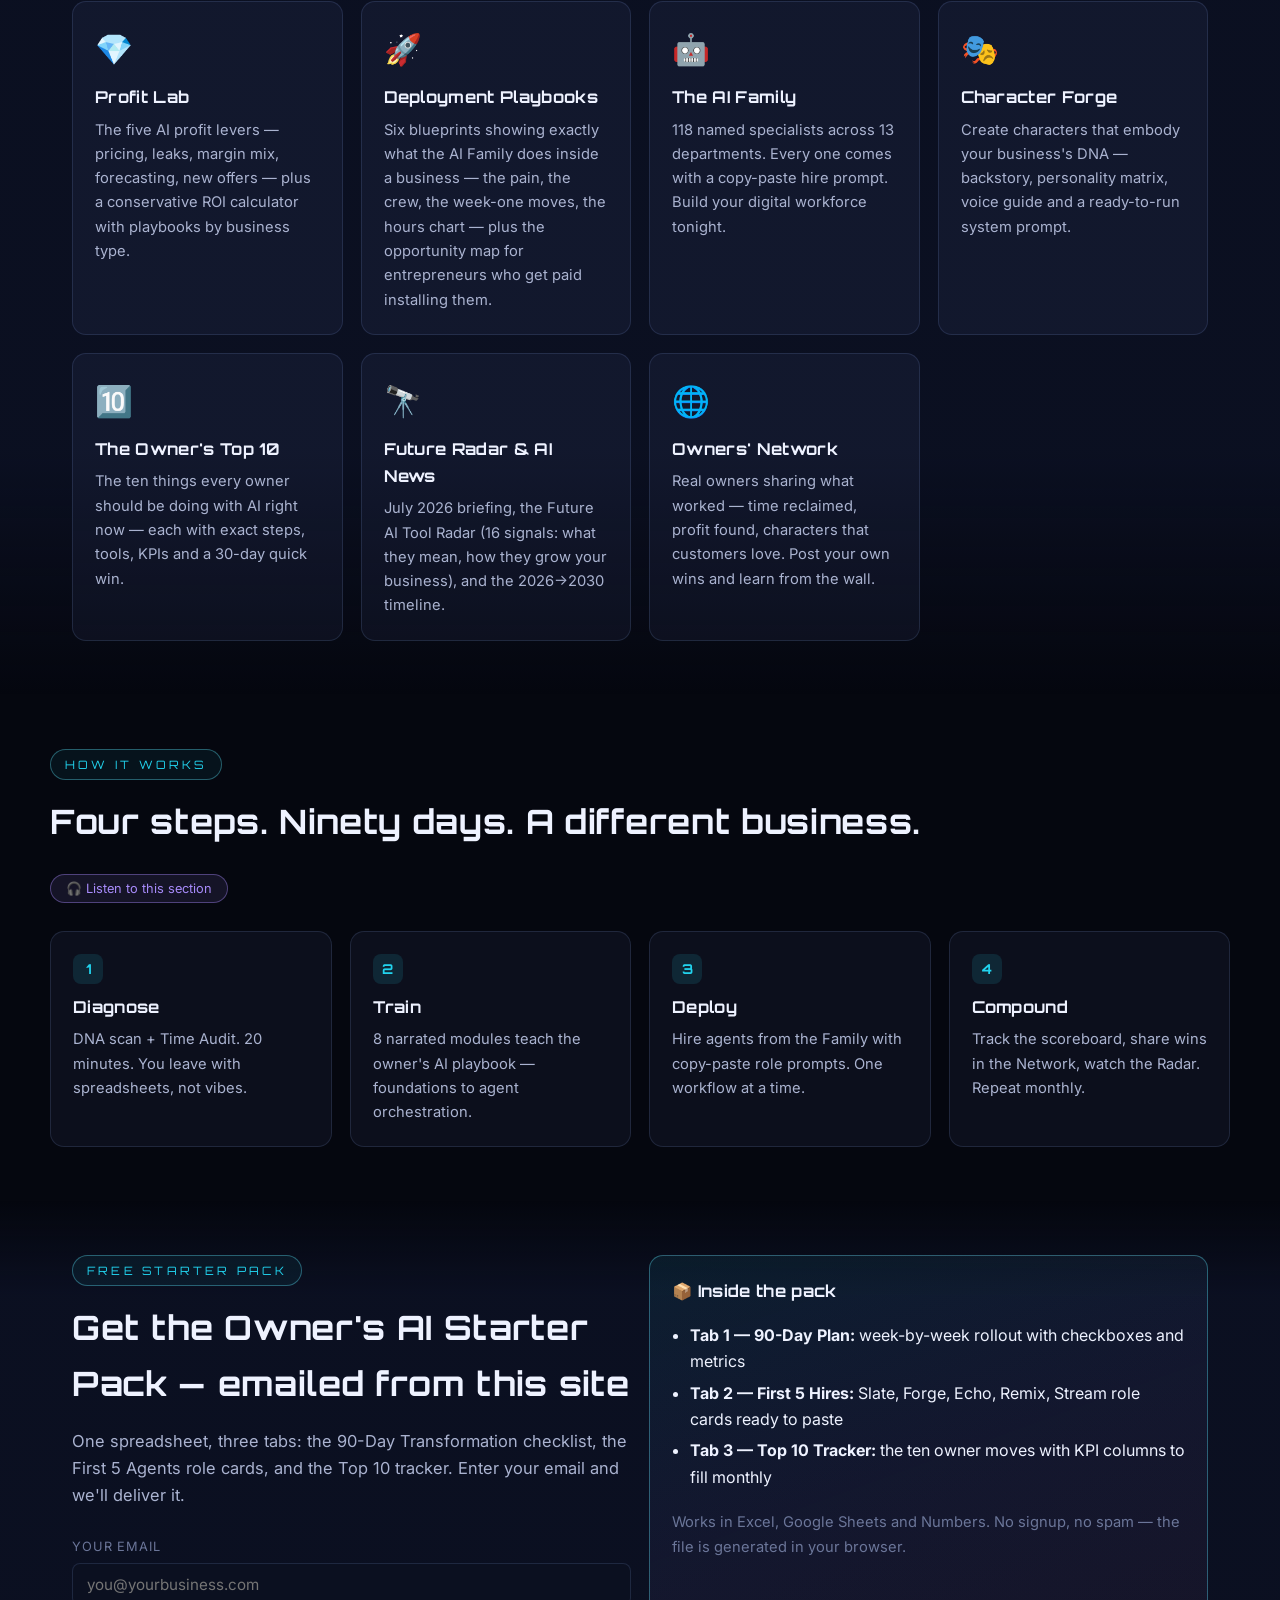
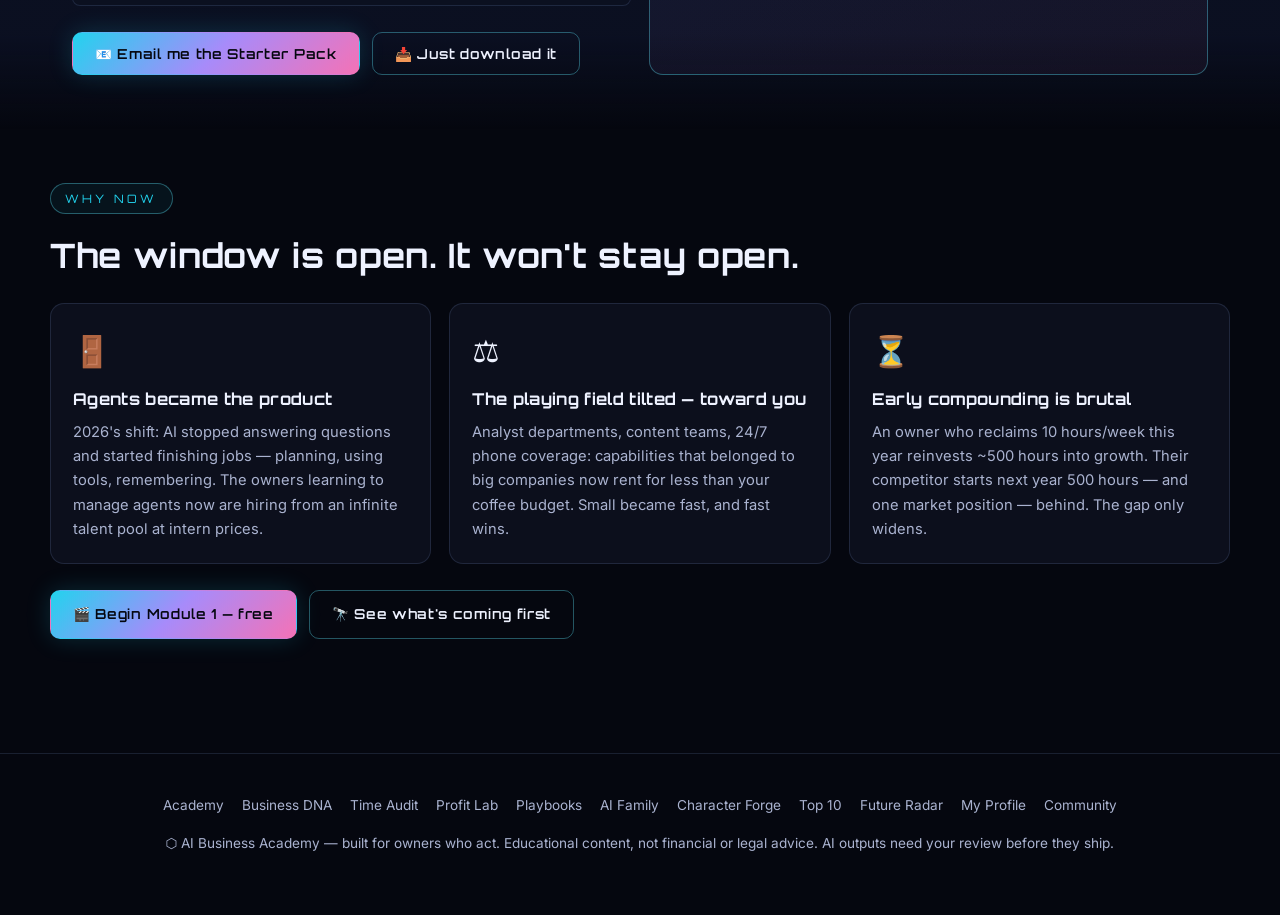
==== commit 035e9ef5: "Add the Character Films: five deep shorts, one starring agent each Five new movies in the Screening " ====
--- a/index.html
+++ b/index.html
@@ -46,7 +46,7 @@
   </div>
   <div class="hero-badges">
     <span class="hero-badge"><b data-count-agents data-count="118">118</b> AI Family specialists</span>
-    <span class="hero-badge"><b>5</b> movies · <b>8</b> modules · <b>99</b> narrated scenes</span>
+    <span class="hero-badge"><b>10</b> movies · <b>8</b> modules · <b>143</b> narrated scenes</span>
     <span class="hero-badge"><b>16</b> future signals on radar</span>
     <span class="hero-badge">every tool emails you its spreadsheet</span>
   </div>
@@ -69,7 +69,7 @@
     <div class="grid grid-3">
       <a class="card card-link reveal" href="dna.html"><span class="icon">🧬</span><h3>Business DNA Scan</h3><p>12 questions decode your six strands — Vision, Operations, Marketing, Sales, Finance, Innovation — revealing your archetype, your gaps, and the exact agents to deploy against them.</p></a>
       <a class="card card-link reveal" href="time-audit.html"><span class="icon">⏱️</span><h3>Time Gap Analyzer</h3><p>Enter your real week. Watch it compute the hours AI can reclaim, price them at your rate, chart the leaks, and hand you the deployment plan.</p></a>
-      <a class="card card-link reveal" href="movies.html"><span class="icon">🎬</span><h3>The Screening Room</h3><p>A 17-minute feature film introducing all 13 departments of the AI Family — plus the 90-Day Chronicles: four short movies following one owner's transformation, with deep cinematic narration, chapters and cast cards.</p></a>
+      <a class="card card-link reveal" href="movies.html"><span class="icon">🎬</span><h3>The Screening Room</h3><p>A 17-minute feature film introducing all 13 departments — plus the 90-Day Chronicles following one owner's transformation, and the Character Films: five shorts each starring a single agent inside a different business, with deep cinematic narration, chapters and cast cards.</p></a>
       <a class="card card-link reveal" href="academy.html"><span class="icon">🎓</span><h3>Cinematic Trainings</h3><p>8 modules · 40 narrated scenes with deep audio narration. From first prompt to multi-agent workflows that solve complex owner problems.</p></a>
       <a class="card card-link reveal" href="profit.html"><span class="icon">💎</span><h3>Profit Lab</h3><p>The five AI profit levers — pricing, leaks, margin mix, forecasting, new offers — plus a conservative ROI calculator with playbooks by business type.</p></a>
       <a class="card card-link reveal" href="playbooks.html"><span class="icon">🚀</span><h3>Deployment Playbooks</h3><p>Six blueprints showing exactly what the AI Family does inside a business — the pain, the crew, the week-one moves, the hours chart — plus the opportunity map for entrepreneurs who get paid installing them.</p></a>
